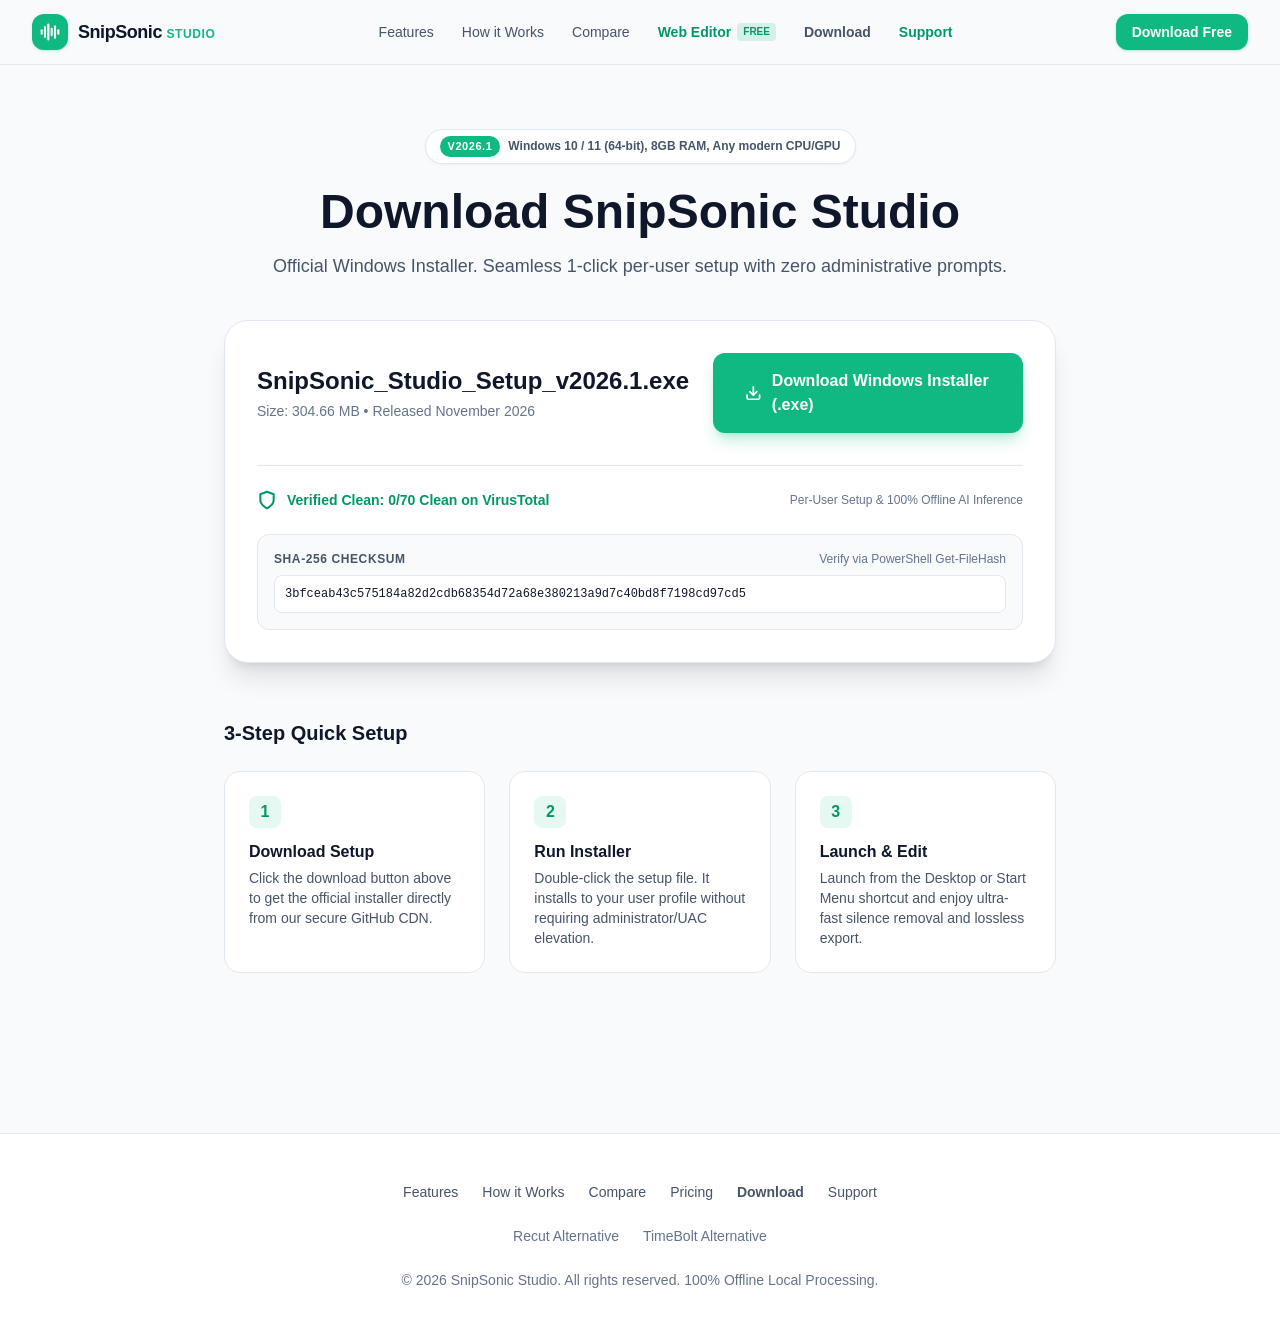
==== download/index.html @ 0e9c7cf3 "feat(editor): deploy SnipSonic Web Lite in-browser silence and filler remover" ====
<!DOCTYPE html><html lang="en"> <head><meta charset="UTF-8"><meta name="viewport" content="width=device-width, initial-scale=1.0"><link rel="icon" type="image/svg+xml" href="/favicon.svg"><meta name="generator" content="Astro v5.18.2"><title>Download SnipSonic Studio for Windows (v2026.1)</title><meta name="description" content="Next-Gen AI desktop jumpcut editor. 100% offline local processing, ultra-fast silence removal, and lossless export for creators."><meta property="og:title" content="Download SnipSonic Studio for Windows (v2026.1)"><meta property="og:description" content="Next-Gen AI desktop jumpcut editor. 100% offline local processing, ultra-fast silence removal, and lossless export for creators."><meta property="og:image" content="/assets/media/landing-preview.png"><meta property="og:type" content="website"><!-- Preload Real App Screenshot --><link rel="preload" as="image" href="/assets/media/real-app-frame.png"><link rel="stylesheet" href="/_astro/recut-alternative.CaQl3F6c.css"></head> <body class="min-h-screen bg-[var(--color-surface-base)] text-[var(--color-text-primary)] antialiased"> <!-- Header Navigation --> <header class="sticky top-0 z-50 w-full border-b border-[var(--color-border-subtle)] bg-[rgba(248,250,252,0.88)] backdrop-blur-md"> <div class="mx-auto flex h-16 max-w-7xl items-center justify-between px-4 sm:px-6 lg:px-8"> <!-- Logo --> <a href="/" class="flex items-center gap-2.5 transition hover:opacity-90"> <div class="flex h-9 w-9 items-center justify-center rounded-xl bg-[var(--color-accent-emerald)] shadow-sm shadow-emerald-500/20"> <svg class="h-5 w-5 text-white" viewBox="0 0 24 24" fill="none" stroke="currentColor" stroke-width="2.5" stroke-linecap="round" stroke-linejoin="round"> <path d="M2 10v4"></path> <path d="M6 6v12"></path> <path d="M10 3v18"></path> <path d="M14 8v8"></path> <path d="M18 5v14"></path> <path d="M22 10v4"></path> </svg> </div> <span class="text-lg font-bold tracking-tight text-[var(--color-text-primary)]">
SnipSonic <span class="text-xs font-semibold uppercase tracking-wider text-[var(--color-accent-emerald)]">Studio</span> </span> </a> <!-- Desktop Navigation Links --> <nav class="hidden md:flex items-center gap-7 text-sm font-medium text-[var(--color-text-secondary)]"> <a href="/#features" class="transition hover:text-[var(--color-text-primary)]">Features</a> <a href="/#how-it-works" class="transition hover:text-[var(--color-text-primary)]">How it Works</a> <a href="/#compare" class="transition hover:text-[var(--color-text-primary)]">Compare</a> <a href="/editor" class="flex items-center gap-1.5 text-emerald-600 font-bold transition hover:text-emerald-500"> <span>Web Editor</span> <span class="rounded bg-emerald-500/15 px-1.5 py-0.5 text-[10px] font-bold text-emerald-600">FREE</span> </a> <a href="/download" class="transition hover:text-emerald-600 font-semibold">Download</a> <a href="/support" class="transition hover:text-[var(--color-text-primary)] font-semibold text-emerald-600">Support</a> </nav> <!-- Right Side CTA --> <div class="flex items-center gap-3"> <!-- Download Free CTA --> <a href="/download" class="hidden sm:inline-flex items-center justify-center rounded-xl bg-[var(--color-accent-emerald)] px-4 py-2 text-sm font-semibold text-white shadow-sm shadow-emerald-500/25 transition hover:bg-[var(--color-accent-hover)] active:scale-98">
Download Free
</a> </div> </div> </header> <!-- Main Content --> <main>  <div class="mx-auto max-w-4xl px-4 py-16 sm:px-6 lg:px-8 text-center"> <!-- Version Header --> <div class="inline-flex items-center gap-2 rounded-full border border-[var(--color-border-subtle)] bg-[var(--color-surface-card)] px-3.5 py-1.5 shadow-xs mb-6"> <span class="rounded-full bg-[var(--color-accent-emerald)] px-2 py-0.5 text-[11px] font-bold text-white uppercase tracking-wider"> v2026.1 </span> <span class="text-xs font-semibold text-[var(--color-text-secondary)]">Windows 10 / 11 (64-bit), 8GB RAM, Any modern CPU/GPU</span> </div> <h1 class="text-4xl font-extrabold text-[var(--color-text-primary)] sm:text-5xl">
Download SnipSonic Studio
</h1> <p class="mt-4 text-lg text-[var(--color-text-secondary)]">
Official Windows Installer. Seamless 1-click per-user setup with zero administrative prompts.
</p> <!-- Download Card --> <div class="mt-10 rounded-3xl border border-[var(--color-border-subtle)] bg-[var(--color-surface-card)] p-8 shadow-xl text-left"> <div class="flex flex-col sm:flex-row sm:items-center justify-between gap-6 border-b border-[var(--color-border-subtle)] pb-8"> <div> <h2 class="text-2xl font-bold text-[var(--color-text-primary)]">SnipSonic_Studio_Setup_v2026.1.exe</h2> <p class="mt-1 text-sm text-[var(--color-text-muted)]">Size: 304.66 MB • Released November 2026</p> </div> <a href="https://github.com/snipsonic-studio/snipsonic-studio.github.io/releases/download/v2026.1/SnipSonic_Studio_Setup_v2026.1.exe" class="inline-flex items-center justify-center gap-2.5 rounded-xl bg-[var(--color-accent-emerald)] px-8 py-4 text-base font-bold text-white shadow-lg shadow-emerald-500/25 transition hover:bg-[var(--color-accent-hover)] active:scale-98"> <svg class="h-5 w-5" viewBox="0 0 24 24" fill="none" stroke="currentColor" stroke-width="2.5" stroke-linecap="round" stroke-linejoin="round"> <path d="M21 15v4a2 2 0 0 1-2 2H5a2 2 0 0 1-2-2v-4"></path> <polyline points="7 10 12 15 17 10"></polyline> <line x1="12" y1="15" x2="12" y2="3"></line> </svg>
Download Windows Installer (.exe)
</a> </div> <!-- Security Trust Verification --> <div class="mt-6 flex flex-col sm:flex-row sm:items-center justify-between gap-4"> <div class="flex items-center gap-2.5 text-sm font-semibold text-emerald-600"> <svg class="h-5 w-5" viewBox="0 0 24 24" fill="none" stroke="currentColor" stroke-width="2.5" stroke-linecap="round" stroke-linejoin="round"> <path d="M12 22s8-4 8-10V5l-8-3-8 3v7c0 6 8 10 8 10z"></path> </svg> <span>Verified Clean: 0/70 Clean on VirusTotal</span> </div> <span class="text-xs text-[var(--color-text-muted)]">Per-User Setup & 100% Offline AI Inference</span> </div> <!-- SHA256 Box --> <div class="mt-6 rounded-xl border border-[var(--color-border-subtle)] bg-[var(--color-surface-base)] p-4"> <div class="flex items-center justify-between mb-2"> <span class="text-xs font-bold text-[var(--color-text-secondary)] uppercase tracking-wider">SHA-256 Checksum</span> <span class="text-xs text-[var(--color-text-muted)]">Verify via PowerShell Get-FileHash</span> </div> <code class="block font-mono text-xs text-[var(--color-text-primary)] break-all select-all bg-white p-2.5 rounded-lg border border-[var(--color-border-subtle)]"> 3bfceab43c575184a82d2cdb68354d72a68e380213a9d7c40bd8f7198cd97cd5 </code> </div> </div> <!-- Quick Start 3 Steps --> <div class="mt-14 text-left"> <h3 class="text-xl font-bold text-[var(--color-text-primary)] mb-6">3-Step Quick Setup</h3> <div class="grid grid-cols-1 sm:grid-cols-3 gap-6"> <div class="rounded-2xl border border-[var(--color-border-subtle)] bg-[var(--color-surface-card)] p-6"> <div class="flex h-8 w-8 items-center justify-center rounded-lg bg-emerald-500/10 font-bold text-emerald-600 mb-3">1</div> <h4 class="font-bold text-[var(--color-text-primary)]">Download Setup</h4> <p class="mt-1 text-sm text-[var(--color-text-secondary)]">Click the download button above to get the official installer directly from our secure GitHub CDN.</p> </div> <div class="rounded-2xl border border-[var(--color-border-subtle)] bg-[var(--color-surface-card)] p-6"> <div class="flex h-8 w-8 items-center justify-center rounded-lg bg-emerald-500/10 font-bold text-emerald-600 mb-3">2</div> <h4 class="font-bold text-[var(--color-text-primary)]">Run Installer</h4> <p class="mt-1 text-sm text-[var(--color-text-secondary)]">Double-click the setup file. It installs to your user profile without requiring administrator/UAC elevation.</p> </div> <div class="rounded-2xl border border-[var(--color-border-subtle)] bg-[var(--color-surface-card)] p-6"> <div class="flex h-8 w-8 items-center justify-center rounded-lg bg-emerald-500/10 font-bold text-emerald-600 mb-3">3</div> <h4 class="font-bold text-[var(--color-text-primary)]">Launch & Edit</h4> <p class="mt-1 text-sm text-[var(--color-text-secondary)]">Launch from the Desktop or Start Menu shortcut and enjoy ultra-fast silence removal and lossless export.</p> </div> </div> </div> </div>  </main> <!-- Footer --> <footer class="mt-24 border-t border-[var(--color-border-subtle)] bg-[var(--color-surface-card)] py-12"> <div class="mx-auto max-w-7xl px-4 text-center sm:px-6 lg:px-8"> <div class="flex flex-wrap justify-center gap-6 text-sm font-medium text-[var(--color-text-secondary)] mb-6"> <a href="/#features" class="transition hover:text-[var(--color-text-primary)]">Features</a> <a href="/#how-it-works" class="transition hover:text-[var(--color-text-primary)]">How it Works</a> <a href="/#compare" class="transition hover:text-[var(--color-text-primary)]">Compare</a> <a href="/#pricing" class="transition hover:text-[var(--color-text-primary)]">Pricing</a> <a href="/download" class="transition hover:text-emerald-600 font-semibold">Download</a> <a href="/support" class="transition hover:text-[var(--color-text-primary)]">Support</a> </div> <div class="flex flex-wrap justify-center gap-6 text-sm font-medium text-[var(--color-text-muted)] mb-6"> <a href="/compare/recut-alternative" class="transition hover:text-[var(--color-text-primary)]">Recut Alternative</a> <a href="/compare/timebolt-alternative" class="transition hover:text-[var(--color-text-primary)]">TimeBolt Alternative</a> </div> <p class="text-sm text-[var(--color-text-muted)]">
© 2026 SnipSonic Studio. All rights reserved. 100% Offline Local Processing.
</p> </div> </footer> </body></html>
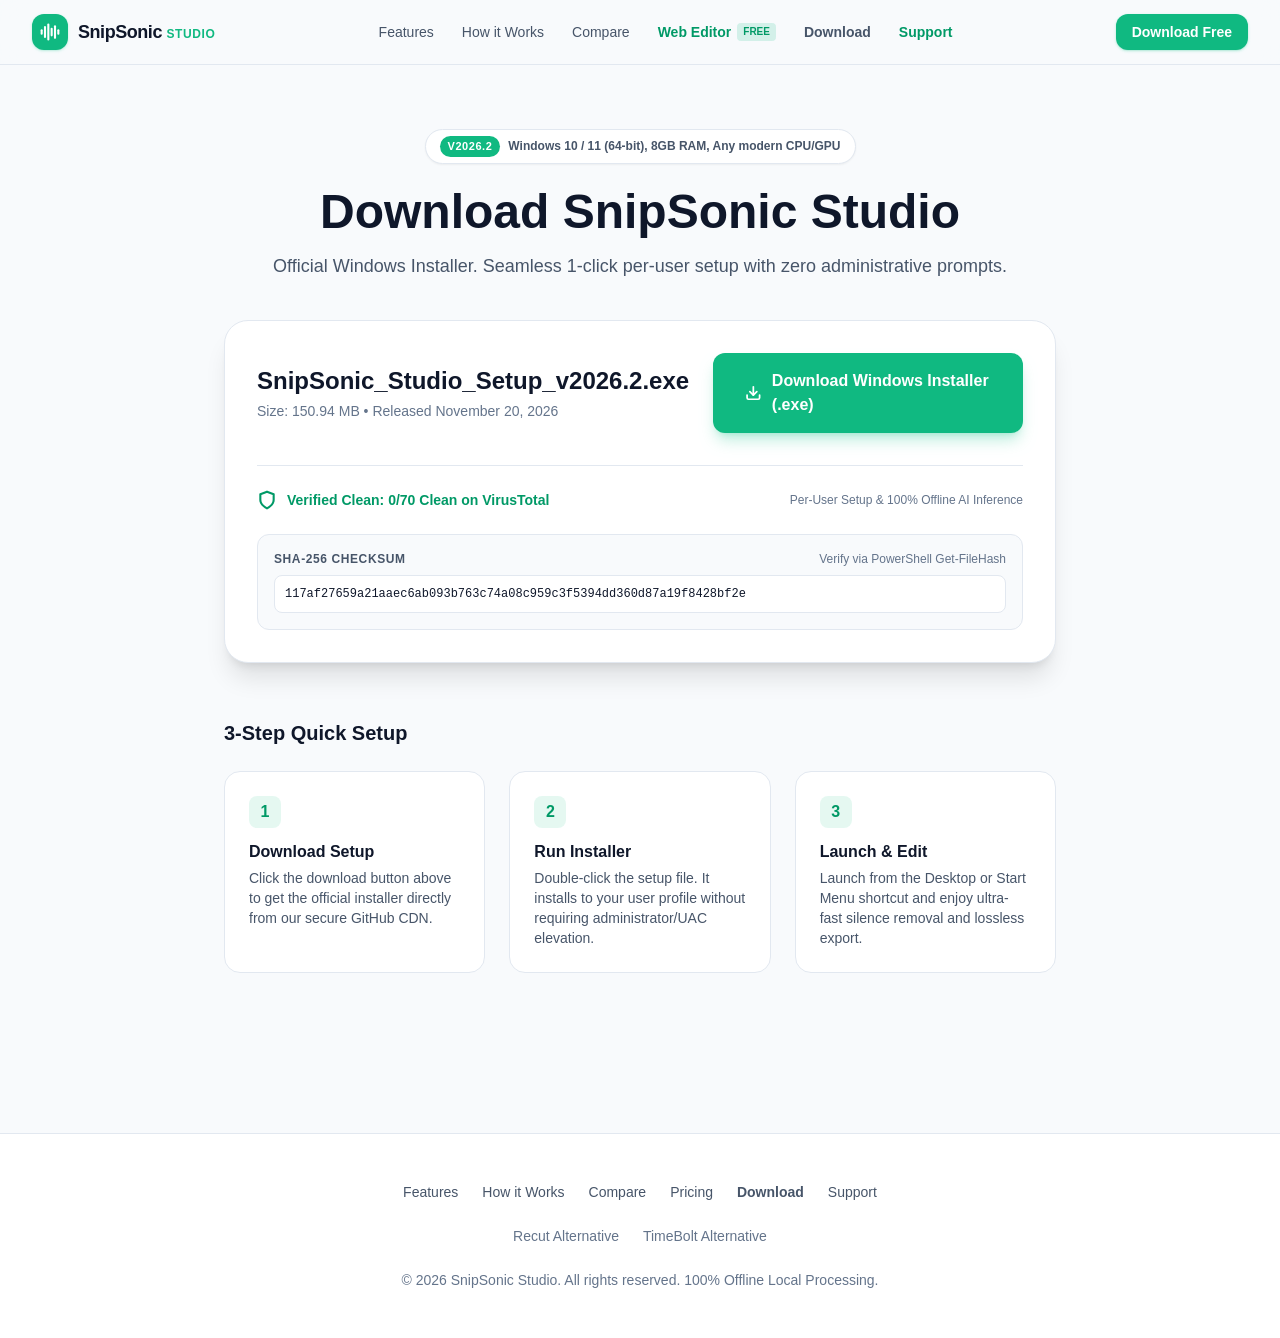
==== commit d2d1e3a2: "release(v2026.2): publish v2026.2 download portal (.exe) and OTA manifest (.zip)" ====
--- a/download/index.html
+++ b/download/index.html
@@ -1,12 +1,12 @@
-<!DOCTYPE html><html lang="en"> <head><meta charset="UTF-8"><meta name="viewport" content="width=device-width, initial-scale=1.0"><link rel="icon" type="image/svg+xml" href="/favicon.svg"><meta name="generator" content="Astro v5.18.2"><title>Download SnipSonic Studio for Windows (v2026.1)</title><meta name="description" content="Next-Gen AI desktop jumpcut editor. 100% offline local processing, ultra-fast silence removal, and lossless export for creators."><meta property="og:title" content="Download SnipSonic Studio for Windows (v2026.1)"><meta property="og:description" content="Next-Gen AI desktop jumpcut editor. 100% offline local processing, ultra-fast silence removal, and lossless export for creators."><meta property="og:image" content="/assets/media/landing-preview.png"><meta property="og:type" content="website"><!-- Preload Real App Screenshot --><link rel="preload" as="image" href="/assets/media/real-app-frame.png"><link rel="stylesheet" href="/_astro/recut-alternative.CaQl3F6c.css"></head> <body class="min-h-screen bg-[var(--color-surface-base)] text-[var(--color-text-primary)] antialiased"> <!-- Header Navigation --> <header class="sticky top-0 z-50 w-full border-b border-[var(--color-border-subtle)] bg-[rgba(248,250,252,0.88)] backdrop-blur-md"> <div class="mx-auto flex h-16 max-w-7xl items-center justify-between px-4 sm:px-6 lg:px-8"> <!-- Logo --> <a href="/" class="flex items-center gap-2.5 transition hover:opacity-90"> <div class="flex h-9 w-9 items-center justify-center rounded-xl bg-[var(--color-accent-emerald)] shadow-sm shadow-emerald-500/20"> <svg class="h-5 w-5 text-white" viewBox="0 0 24 24" fill="none" stroke="currentColor" stroke-width="2.5" stroke-linecap="round" stroke-linejoin="round"> <path d="M2 10v4"></path> <path d="M6 6v12"></path> <path d="M10 3v18"></path> <path d="M14 8v8"></path> <path d="M18 5v14"></path> <path d="M22 10v4"></path> </svg> </div> <span class="text-lg font-bold tracking-tight text-[var(--color-text-primary)]">
+<!DOCTYPE html><html lang="en"> <head><meta charset="UTF-8"><meta name="viewport" content="width=device-width, initial-scale=1.0"><link rel="icon" type="image/svg+xml" href="/favicon.svg"><meta name="generator" content="Astro v5.18.2"><title>Download SnipSonic Studio for Windows (v2026.2)</title><meta name="description" content="Next-Gen AI desktop jumpcut editor. 100% offline local processing, ultra-fast silence removal, and lossless export for creators."><link rel="canonical" href="http://localhost:4321/download/"><!-- OpenGraph Social Meta --><meta property="og:title" content="Download SnipSonic Studio for Windows (v2026.2)"><meta property="og:description" content="Next-Gen AI desktop jumpcut editor. 100% offline local processing, ultra-fast silence removal, and lossless export for creators."><meta property="og:image" content="/assets/media/landing-preview.png"><meta property="og:type" content="website"><meta property="og:url" content="http://localhost:4321/download/"><!-- Twitter Cards --><meta name="twitter:card" content="summary_large_image"><meta name="twitter:title" content="Download SnipSonic Studio for Windows (v2026.2)"><meta name="twitter:description" content="Next-Gen AI desktop jumpcut editor. 100% offline local processing, ultra-fast silence removal, and lossless export for creators."><meta name="twitter:image" content="/assets/media/landing-preview.png"><!-- Structured Data JSON-LD for Google & AI Engines --><script type="application/ld+json">{"@context":"https://schema.org","@graph":[{"@type":"BreadcrumbList","@id":"http://localhost:4321/download/#breadcrumb","itemListElement":[{"@type":"ListItem","position":1,"name":"SnipSonic Studio","item":"https://snipsonic-studio.github.io/"},{"@type":"ListItem","position":2,"name":"Download SnipSonic Studio for Windows (v2026.2)","item":"http://localhost:4321/download/"}]},{"@type":"SoftwareApplication","name":"SnipSonic Studio","applicationCategory":"MultimediaApplication","operatingSystem":"Web, Windows 10, Windows 11","description":"Next-Gen AI desktop jumpcut editor. 100% offline local processing, ultra-fast silence removal, and lossless export for creators.","offers":[{"@type":"Offer","name":"SnipSonic Web Lite","price":"0","priceCurrency":"USD","availability":"https://schema.org/InStock"},{"@type":"Offer","name":"SnipSonic Studio Desktop Lifetime","price":"29","priceCurrency":"USD","availability":"https://schema.org/InStock"}]}]}</script><!-- Preload Real App Screenshot --><link rel="preload" as="image" href="/assets/media/real-app-frame.png"><link rel="stylesheet" href="/_astro/recut-alternative.BLiYkuuV.css"></head> <body class="min-h-screen bg-[var(--color-surface-base)] text-[var(--color-text-primary)] antialiased"> <!-- Header Navigation --> <header class="sticky top-0 z-50 w-full border-b border-[var(--color-border-subtle)] bg-[rgba(248,250,252,0.88)] backdrop-blur-md"> <div class="mx-auto flex h-16 max-w-7xl items-center justify-between px-4 sm:px-6 lg:px-8"> <!-- Logo --> <a href="/" class="flex items-center gap-2.5 transition hover:opacity-90"> <div class="flex h-9 w-9 items-center justify-center rounded-xl bg-[var(--color-accent-emerald)] shadow-sm shadow-emerald-500/20"> <svg class="h-5 w-5 text-white" viewBox="0 0 24 24" fill="none" stroke="currentColor" stroke-width="2.5" stroke-linecap="round" stroke-linejoin="round"> <path d="M2 10v4"></path> <path d="M6 6v12"></path> <path d="M10 3v18"></path> <path d="M14 8v8"></path> <path d="M18 5v14"></path> <path d="M22 10v4"></path> </svg> </div> <span class="text-lg font-bold tracking-tight text-[var(--color-text-primary)]">
 SnipSonic <span class="text-xs font-semibold uppercase tracking-wider text-[var(--color-accent-emerald)]">Studio</span> </span> </a> <!-- Desktop Navigation Links --> <nav class="hidden md:flex items-center gap-7 text-sm font-medium text-[var(--color-text-secondary)]"> <a href="/#features" class="transition hover:text-[var(--color-text-primary)]">Features</a> <a href="/#how-it-works" class="transition hover:text-[var(--color-text-primary)]">How it Works</a> <a href="/#compare" class="transition hover:text-[var(--color-text-primary)]">Compare</a> <a href="/editor" class="flex items-center gap-1.5 text-emerald-600 font-bold transition hover:text-emerald-500"> <span>Web Editor</span> <span class="rounded bg-emerald-500/15 px-1.5 py-0.5 text-[10px] font-bold text-emerald-600">FREE</span> </a> <a href="/download" class="transition hover:text-emerald-600 font-semibold">Download</a> <a href="/support" class="transition hover:text-[var(--color-text-primary)] font-semibold text-emerald-600">Support</a> </nav> <!-- Right Side CTA --> <div class="flex items-center gap-3"> <!-- Download Free CTA --> <a href="/download" class="hidden sm:inline-flex items-center justify-center rounded-xl bg-[var(--color-accent-emerald)] px-4 py-2 text-sm font-semibold text-white shadow-sm shadow-emerald-500/25 transition hover:bg-[var(--color-accent-hover)] active:scale-98">
 Download Free
-</a> </div> </div> </header> <!-- Main Content --> <main>  <div class="mx-auto max-w-4xl px-4 py-16 sm:px-6 lg:px-8 text-center"> <!-- Version Header --> <div class="inline-flex items-center gap-2 rounded-full border border-[var(--color-border-subtle)] bg-[var(--color-surface-card)] px-3.5 py-1.5 shadow-xs mb-6"> <span class="rounded-full bg-[var(--color-accent-emerald)] px-2 py-0.5 text-[11px] font-bold text-white uppercase tracking-wider"> v2026.1 </span> <span class="text-xs font-semibold text-[var(--color-text-secondary)]">Windows 10 / 11 (64-bit), 8GB RAM, Any modern CPU/GPU</span> </div> <h1 class="text-4xl font-extrabold text-[var(--color-text-primary)] sm:text-5xl">
+</a> </div> </div> </header> <!-- Main Content --> <main>  <div class="mx-auto max-w-4xl px-4 py-16 sm:px-6 lg:px-8 text-center"> <!-- Version Header --> <div class="inline-flex items-center gap-2 rounded-full border border-[var(--color-border-subtle)] bg-[var(--color-surface-card)] px-3.5 py-1.5 shadow-xs mb-6"> <span class="rounded-full bg-[var(--color-accent-emerald)] px-2 py-0.5 text-[11px] font-bold text-white uppercase tracking-wider"> v2026.2 </span> <span class="text-xs font-semibold text-[var(--color-text-secondary)]">Windows 10 / 11 (64-bit), 8GB RAM, Any modern CPU/GPU</span> </div> <h1 class="text-4xl font-extrabold text-[var(--color-text-primary)] sm:text-5xl">
 Download SnipSonic Studio
 </h1> <p class="mt-4 text-lg text-[var(--color-text-secondary)]">
 Official Windows Installer. Seamless 1-click per-user setup with zero administrative prompts.
-</p> <!-- Download Card --> <div class="mt-10 rounded-3xl border border-[var(--color-border-subtle)] bg-[var(--color-surface-card)] p-8 shadow-xl text-left"> <div class="flex flex-col sm:flex-row sm:items-center justify-between gap-6 border-b border-[var(--color-border-subtle)] pb-8"> <div> <h2 class="text-2xl font-bold text-[var(--color-text-primary)]">SnipSonic_Studio_Setup_v2026.1.exe</h2> <p class="mt-1 text-sm text-[var(--color-text-muted)]">Size: 304.66 MB • Released November 2026</p> </div> <a href="https://github.com/snipsonic-studio/snipsonic-studio.github.io/releases/download/v2026.1/SnipSonic_Studio_Setup_v2026.1.exe" class="inline-flex items-center justify-center gap-2.5 rounded-xl bg-[var(--color-accent-emerald)] px-8 py-4 text-base font-bold text-white shadow-lg shadow-emerald-500/25 transition hover:bg-[var(--color-accent-hover)] active:scale-98"> <svg class="h-5 w-5" viewBox="0 0 24 24" fill="none" stroke="currentColor" stroke-width="2.5" stroke-linecap="round" stroke-linejoin="round"> <path d="M21 15v4a2 2 0 0 1-2 2H5a2 2 0 0 1-2-2v-4"></path> <polyline points="7 10 12 15 17 10"></polyline> <line x1="12" y1="15" x2="12" y2="3"></line> </svg>
+</p> <!-- Download Card --> <div class="mt-10 rounded-3xl border border-[var(--color-border-subtle)] bg-[var(--color-surface-card)] p-8 shadow-xl text-left"> <div class="flex flex-col sm:flex-row sm:items-center justify-between gap-6 border-b border-[var(--color-border-subtle)] pb-8"> <div> <h2 class="text-2xl font-bold text-[var(--color-text-primary)]">SnipSonic_Studio_Setup_v2026.2.exe</h2> <p class="mt-1 text-sm text-[var(--color-text-muted)]">Size: 150.94 MB • Released November 20, 2026</p> </div> <a href="https://github.com/snipsonic-studio/snipsonic-studio.github.io/releases/download/v2026.2/SnipSonic_Studio_Setup_v2026.2.exe" class="inline-flex items-center justify-center gap-2.5 rounded-xl bg-[var(--color-accent-emerald)] px-8 py-4 text-base font-bold text-white shadow-lg shadow-emerald-500/25 transition hover:bg-[var(--color-accent-hover)] active:scale-98"> <svg class="h-5 w-5" viewBox="0 0 24 24" fill="none" stroke="currentColor" stroke-width="2.5" stroke-linecap="round" stroke-linejoin="round"> <path d="M21 15v4a2 2 0 0 1-2 2H5a2 2 0 0 1-2-2v-4"></path> <polyline points="7 10 12 15 17 10"></polyline> <line x1="12" y1="15" x2="12" y2="3"></line> </svg>
 Download Windows Installer (.exe)
-</a> </div> <!-- Security Trust Verification --> <div class="mt-6 flex flex-col sm:flex-row sm:items-center justify-between gap-4"> <div class="flex items-center gap-2.5 text-sm font-semibold text-emerald-600"> <svg class="h-5 w-5" viewBox="0 0 24 24" fill="none" stroke="currentColor" stroke-width="2.5" stroke-linecap="round" stroke-linejoin="round"> <path d="M12 22s8-4 8-10V5l-8-3-8 3v7c0 6 8 10 8 10z"></path> </svg> <span>Verified Clean: 0/70 Clean on VirusTotal</span> </div> <span class="text-xs text-[var(--color-text-muted)]">Per-User Setup & 100% Offline AI Inference</span> </div> <!-- SHA256 Box --> <div class="mt-6 rounded-xl border border-[var(--color-border-subtle)] bg-[var(--color-surface-base)] p-4"> <div class="flex items-center justify-between mb-2"> <span class="text-xs font-bold text-[var(--color-text-secondary)] uppercase tracking-wider">SHA-256 Checksum</span> <span class="text-xs text-[var(--color-text-muted)]">Verify via PowerShell Get-FileHash</span> </div> <code class="block font-mono text-xs text-[var(--color-text-primary)] break-all select-all bg-white p-2.5 rounded-lg border border-[var(--color-border-subtle)]"> 3bfceab43c575184a82d2cdb68354d72a68e380213a9d7c40bd8f7198cd97cd5 </code> </div> </div> <!-- Quick Start 3 Steps --> <div class="mt-14 text-left"> <h3 class="text-xl font-bold text-[var(--color-text-primary)] mb-6">3-Step Quick Setup</h3> <div class="grid grid-cols-1 sm:grid-cols-3 gap-6"> <div class="rounded-2xl border border-[var(--color-border-subtle)] bg-[var(--color-surface-card)] p-6"> <div class="flex h-8 w-8 items-center justify-center rounded-lg bg-emerald-500/10 font-bold text-emerald-600 mb-3">1</div> <h4 class="font-bold text-[var(--color-text-primary)]">Download Setup</h4> <p class="mt-1 text-sm text-[var(--color-text-secondary)]">Click the download button above to get the official installer directly from our secure GitHub CDN.</p> </div> <div class="rounded-2xl border border-[var(--color-border-subtle)] bg-[var(--color-surface-card)] p-6"> <div class="flex h-8 w-8 items-center justify-center rounded-lg bg-emerald-500/10 font-bold text-emerald-600 mb-3">2</div> <h4 class="font-bold text-[var(--color-text-primary)]">Run Installer</h4> <p class="mt-1 text-sm text-[var(--color-text-secondary)]">Double-click the setup file. It installs to your user profile without requiring administrator/UAC elevation.</p> </div> <div class="rounded-2xl border border-[var(--color-border-subtle)] bg-[var(--color-surface-card)] p-6"> <div class="flex h-8 w-8 items-center justify-center rounded-lg bg-emerald-500/10 font-bold text-emerald-600 mb-3">3</div> <h4 class="font-bold text-[var(--color-text-primary)]">Launch & Edit</h4> <p class="mt-1 text-sm text-[var(--color-text-secondary)]">Launch from the Desktop or Start Menu shortcut and enjoy ultra-fast silence removal and lossless export.</p> </div> </div> </div> </div>  </main> <!-- Footer --> <footer class="mt-24 border-t border-[var(--color-border-subtle)] bg-[var(--color-surface-card)] py-12"> <div class="mx-auto max-w-7xl px-4 text-center sm:px-6 lg:px-8"> <div class="flex flex-wrap justify-center gap-6 text-sm font-medium text-[var(--color-text-secondary)] mb-6"> <a href="/#features" class="transition hover:text-[var(--color-text-primary)]">Features</a> <a href="/#how-it-works" class="transition hover:text-[var(--color-text-primary)]">How it Works</a> <a href="/#compare" class="transition hover:text-[var(--color-text-primary)]">Compare</a> <a href="/#pricing" class="transition hover:text-[var(--color-text-primary)]">Pricing</a> <a href="/download" class="transition hover:text-emerald-600 font-semibold">Download</a> <a href="/support" class="transition hover:text-[var(--color-text-primary)]">Support</a> </div> <div class="flex flex-wrap justify-center gap-6 text-sm font-medium text-[var(--color-text-muted)] mb-6"> <a href="/compare/recut-alternative" class="transition hover:text-[var(--color-text-primary)]">Recut Alternative</a> <a href="/compare/timebolt-alternative" class="transition hover:text-[var(--color-text-primary)]">TimeBolt Alternative</a> </div> <p class="text-sm text-[var(--color-text-muted)]">
+</a> </div> <!-- Security Trust Verification --> <div class="mt-6 flex flex-col sm:flex-row sm:items-center justify-between gap-4"> <div class="flex items-center gap-2.5 text-sm font-semibold text-emerald-600"> <svg class="h-5 w-5" viewBox="0 0 24 24" fill="none" stroke="currentColor" stroke-width="2.5" stroke-linecap="round" stroke-linejoin="round"> <path d="M12 22s8-4 8-10V5l-8-3-8 3v7c0 6 8 10 8 10z"></path> </svg> <span>Verified Clean: 0/70 Clean on VirusTotal</span> </div> <span class="text-xs text-[var(--color-text-muted)]">Per-User Setup & 100% Offline AI Inference</span> </div> <!-- SHA256 Box --> <div class="mt-6 rounded-xl border border-[var(--color-border-subtle)] bg-[var(--color-surface-base)] p-4"> <div class="flex items-center justify-between mb-2"> <span class="text-xs font-bold text-[var(--color-text-secondary)] uppercase tracking-wider">SHA-256 Checksum</span> <span class="text-xs text-[var(--color-text-muted)]">Verify via PowerShell Get-FileHash</span> </div> <code class="block font-mono text-xs text-[var(--color-text-primary)] break-all select-all bg-white p-2.5 rounded-lg border border-[var(--color-border-subtle)]"> 117af27659a21aaec6ab093b763c74a08c959c3f5394dd360d87a19f8428bf2e </code> </div> </div> <!-- Quick Start 3 Steps --> <div class="mt-14 text-left"> <h3 class="text-xl font-bold text-[var(--color-text-primary)] mb-6">3-Step Quick Setup</h3> <div class="grid grid-cols-1 sm:grid-cols-3 gap-6"> <div class="rounded-2xl border border-[var(--color-border-subtle)] bg-[var(--color-surface-card)] p-6"> <div class="flex h-8 w-8 items-center justify-center rounded-lg bg-emerald-500/10 font-bold text-emerald-600 mb-3">1</div> <h4 class="font-bold text-[var(--color-text-primary)]">Download Setup</h4> <p class="mt-1 text-sm text-[var(--color-text-secondary)]">Click the download button above to get the official installer directly from our secure GitHub CDN.</p> </div> <div class="rounded-2xl border border-[var(--color-border-subtle)] bg-[var(--color-surface-card)] p-6"> <div class="flex h-8 w-8 items-center justify-center rounded-lg bg-emerald-500/10 font-bold text-emerald-600 mb-3">2</div> <h4 class="font-bold text-[var(--color-text-primary)]">Run Installer</h4> <p class="mt-1 text-sm text-[var(--color-text-secondary)]">Double-click the setup file. It installs to your user profile without requiring administrator/UAC elevation.</p> </div> <div class="rounded-2xl border border-[var(--color-border-subtle)] bg-[var(--color-surface-card)] p-6"> <div class="flex h-8 w-8 items-center justify-center rounded-lg bg-emerald-500/10 font-bold text-emerald-600 mb-3">3</div> <h4 class="font-bold text-[var(--color-text-primary)]">Launch & Edit</h4> <p class="mt-1 text-sm text-[var(--color-text-secondary)]">Launch from the Desktop or Start Menu shortcut and enjoy ultra-fast silence removal and lossless export.</p> </div> </div> </div> </div>  </main> <!-- Footer --> <footer class="mt-24 border-t border-[var(--color-border-subtle)] bg-[var(--color-surface-card)] py-12"> <div class="mx-auto max-w-7xl px-4 text-center sm:px-6 lg:px-8"> <div class="flex flex-wrap justify-center gap-6 text-sm font-medium text-[var(--color-text-secondary)] mb-6"> <a href="/#features" class="transition hover:text-[var(--color-text-primary)]">Features</a> <a href="/#how-it-works" class="transition hover:text-[var(--color-text-primary)]">How it Works</a> <a href="/#compare" class="transition hover:text-[var(--color-text-primary)]">Compare</a> <a href="/#pricing" class="transition hover:text-[var(--color-text-primary)]">Pricing</a> <a href="/download" class="transition hover:text-emerald-600 font-semibold">Download</a> <a href="/support" class="transition hover:text-[var(--color-text-primary)]">Support</a> </div> <div class="flex flex-wrap justify-center gap-6 text-sm font-medium text-[var(--color-text-muted)] mb-6"> <a href="/compare/recut-alternative" class="transition hover:text-[var(--color-text-primary)]">Recut Alternative</a> <a href="/compare/timebolt-alternative" class="transition hover:text-[var(--color-text-primary)]">TimeBolt Alternative</a> </div> <p class="text-sm text-[var(--color-text-muted)]">
 © 2026 SnipSonic Studio. All rights reserved. 100% Offline Local Processing.
 </p> </div> </footer> </body></html>
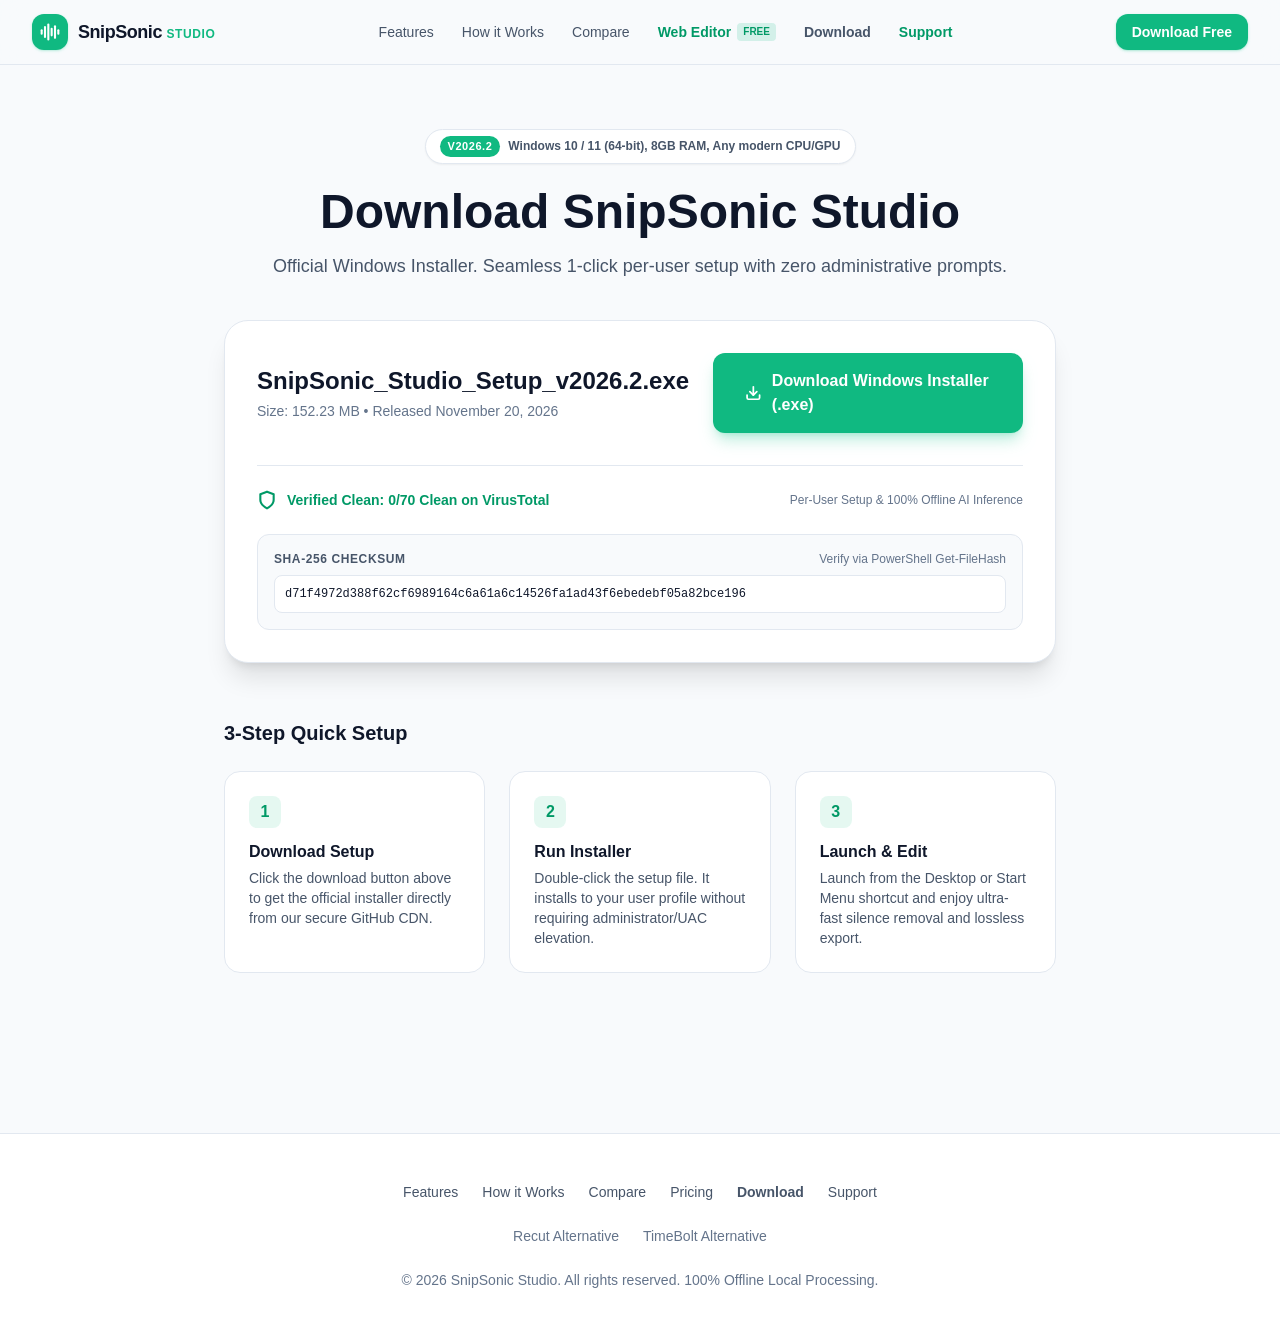
==== commit 71225a6a: "chore(release): update v2026.2 checksums and file sizes after packaging hotfix" ====
--- a/download/index.html
+++ b/download/index.html
@@ -5,8 +5,8 @@
 Download SnipSonic Studio
 </h1> <p class="mt-4 text-lg text-[var(--color-text-secondary)]">
 Official Windows Installer. Seamless 1-click per-user setup with zero administrative prompts.
-</p> <!-- Download Card --> <div class="mt-10 rounded-3xl border border-[var(--color-border-subtle)] bg-[var(--color-surface-card)] p-8 shadow-xl text-left"> <div class="flex flex-col sm:flex-row sm:items-center justify-between gap-6 border-b border-[var(--color-border-subtle)] pb-8"> <div> <h2 class="text-2xl font-bold text-[var(--color-text-primary)]">SnipSonic_Studio_Setup_v2026.2.exe</h2> <p class="mt-1 text-sm text-[var(--color-text-muted)]">Size: 150.94 MB • Released November 20, 2026</p> </div> <a href="https://github.com/snipsonic-studio/snipsonic-studio.github.io/releases/download/v2026.2/SnipSonic_Studio_Setup_v2026.2.exe" class="inline-flex items-center justify-center gap-2.5 rounded-xl bg-[var(--color-accent-emerald)] px-8 py-4 text-base font-bold text-white shadow-lg shadow-emerald-500/25 transition hover:bg-[var(--color-accent-hover)] active:scale-98"> <svg class="h-5 w-5" viewBox="0 0 24 24" fill="none" stroke="currentColor" stroke-width="2.5" stroke-linecap="round" stroke-linejoin="round"> <path d="M21 15v4a2 2 0 0 1-2 2H5a2 2 0 0 1-2-2v-4"></path> <polyline points="7 10 12 15 17 10"></polyline> <line x1="12" y1="15" x2="12" y2="3"></line> </svg>
+</p> <!-- Download Card --> <div class="mt-10 rounded-3xl border border-[var(--color-border-subtle)] bg-[var(--color-surface-card)] p-8 shadow-xl text-left"> <div class="flex flex-col sm:flex-row sm:items-center justify-between gap-6 border-b border-[var(--color-border-subtle)] pb-8"> <div> <h2 class="text-2xl font-bold text-[var(--color-text-primary)]">SnipSonic_Studio_Setup_v2026.2.exe</h2> <p class="mt-1 text-sm text-[var(--color-text-muted)]">Size: 152.23 MB • Released November 20, 2026</p> </div> <a href="https://github.com/snipsonic-studio/snipsonic-studio.github.io/releases/download/v2026.2/SnipSonic_Studio_Setup_v2026.2.exe" class="inline-flex items-center justify-center gap-2.5 rounded-xl bg-[var(--color-accent-emerald)] px-8 py-4 text-base font-bold text-white shadow-lg shadow-emerald-500/25 transition hover:bg-[var(--color-accent-hover)] active:scale-98"> <svg class="h-5 w-5" viewBox="0 0 24 24" fill="none" stroke="currentColor" stroke-width="2.5" stroke-linecap="round" stroke-linejoin="round"> <path d="M21 15v4a2 2 0 0 1-2 2H5a2 2 0 0 1-2-2v-4"></path> <polyline points="7 10 12 15 17 10"></polyline> <line x1="12" y1="15" x2="12" y2="3"></line> </svg>
 Download Windows Installer (.exe)
-</a> </div> <!-- Security Trust Verification --> <div class="mt-6 flex flex-col sm:flex-row sm:items-center justify-between gap-4"> <div class="flex items-center gap-2.5 text-sm font-semibold text-emerald-600"> <svg class="h-5 w-5" viewBox="0 0 24 24" fill="none" stroke="currentColor" stroke-width="2.5" stroke-linecap="round" stroke-linejoin="round"> <path d="M12 22s8-4 8-10V5l-8-3-8 3v7c0 6 8 10 8 10z"></path> </svg> <span>Verified Clean: 0/70 Clean on VirusTotal</span> </div> <span class="text-xs text-[var(--color-text-muted)]">Per-User Setup & 100% Offline AI Inference</span> </div> <!-- SHA256 Box --> <div class="mt-6 rounded-xl border border-[var(--color-border-subtle)] bg-[var(--color-surface-base)] p-4"> <div class="flex items-center justify-between mb-2"> <span class="text-xs font-bold text-[var(--color-text-secondary)] uppercase tracking-wider">SHA-256 Checksum</span> <span class="text-xs text-[var(--color-text-muted)]">Verify via PowerShell Get-FileHash</span> </div> <code class="block font-mono text-xs text-[var(--color-text-primary)] break-all select-all bg-white p-2.5 rounded-lg border border-[var(--color-border-subtle)]"> 117af27659a21aaec6ab093b763c74a08c959c3f5394dd360d87a19f8428bf2e </code> </div> </div> <!-- Quick Start 3 Steps --> <div class="mt-14 text-left"> <h3 class="text-xl font-bold text-[var(--color-text-primary)] mb-6">3-Step Quick Setup</h3> <div class="grid grid-cols-1 sm:grid-cols-3 gap-6"> <div class="rounded-2xl border border-[var(--color-border-subtle)] bg-[var(--color-surface-card)] p-6"> <div class="flex h-8 w-8 items-center justify-center rounded-lg bg-emerald-500/10 font-bold text-emerald-600 mb-3">1</div> <h4 class="font-bold text-[var(--color-text-primary)]">Download Setup</h4> <p class="mt-1 text-sm text-[var(--color-text-secondary)]">Click the download button above to get the official installer directly from our secure GitHub CDN.</p> </div> <div class="rounded-2xl border border-[var(--color-border-subtle)] bg-[var(--color-surface-card)] p-6"> <div class="flex h-8 w-8 items-center justify-center rounded-lg bg-emerald-500/10 font-bold text-emerald-600 mb-3">2</div> <h4 class="font-bold text-[var(--color-text-primary)]">Run Installer</h4> <p class="mt-1 text-sm text-[var(--color-text-secondary)]">Double-click the setup file. It installs to your user profile without requiring administrator/UAC elevation.</p> </div> <div class="rounded-2xl border border-[var(--color-border-subtle)] bg-[var(--color-surface-card)] p-6"> <div class="flex h-8 w-8 items-center justify-center rounded-lg bg-emerald-500/10 font-bold text-emerald-600 mb-3">3</div> <h4 class="font-bold text-[var(--color-text-primary)]">Launch & Edit</h4> <p class="mt-1 text-sm text-[var(--color-text-secondary)]">Launch from the Desktop or Start Menu shortcut and enjoy ultra-fast silence removal and lossless export.</p> </div> </div> </div> </div>  </main> <!-- Footer --> <footer class="mt-24 border-t border-[var(--color-border-subtle)] bg-[var(--color-surface-card)] py-12"> <div class="mx-auto max-w-7xl px-4 text-center sm:px-6 lg:px-8"> <div class="flex flex-wrap justify-center gap-6 text-sm font-medium text-[var(--color-text-secondary)] mb-6"> <a href="/#features" class="transition hover:text-[var(--color-text-primary)]">Features</a> <a href="/#how-it-works" class="transition hover:text-[var(--color-text-primary)]">How it Works</a> <a href="/#compare" class="transition hover:text-[var(--color-text-primary)]">Compare</a> <a href="/#pricing" class="transition hover:text-[var(--color-text-primary)]">Pricing</a> <a href="/download" class="transition hover:text-emerald-600 font-semibold">Download</a> <a href="/support" class="transition hover:text-[var(--color-text-primary)]">Support</a> </div> <div class="flex flex-wrap justify-center gap-6 text-sm font-medium text-[var(--color-text-muted)] mb-6"> <a href="/compare/recut-alternative" class="transition hover:text-[var(--color-text-primary)]">Recut Alternative</a> <a href="/compare/timebolt-alternative" class="transition hover:text-[var(--color-text-primary)]">TimeBolt Alternative</a> </div> <p class="text-sm text-[var(--color-text-muted)]">
+</a> </div> <!-- Security Trust Verification --> <div class="mt-6 flex flex-col sm:flex-row sm:items-center justify-between gap-4"> <div class="flex items-center gap-2.5 text-sm font-semibold text-emerald-600"> <svg class="h-5 w-5" viewBox="0 0 24 24" fill="none" stroke="currentColor" stroke-width="2.5" stroke-linecap="round" stroke-linejoin="round"> <path d="M12 22s8-4 8-10V5l-8-3-8 3v7c0 6 8 10 8 10z"></path> </svg> <span>Verified Clean: 0/70 Clean on VirusTotal</span> </div> <span class="text-xs text-[var(--color-text-muted)]">Per-User Setup & 100% Offline AI Inference</span> </div> <!-- SHA256 Box --> <div class="mt-6 rounded-xl border border-[var(--color-border-subtle)] bg-[var(--color-surface-base)] p-4"> <div class="flex items-center justify-between mb-2"> <span class="text-xs font-bold text-[var(--color-text-secondary)] uppercase tracking-wider">SHA-256 Checksum</span> <span class="text-xs text-[var(--color-text-muted)]">Verify via PowerShell Get-FileHash</span> </div> <code class="block font-mono text-xs text-[var(--color-text-primary)] break-all select-all bg-white p-2.5 rounded-lg border border-[var(--color-border-subtle)]"> d71f4972d388f62cf6989164c6a61a6c14526fa1ad43f6ebedebf05a82bce196 </code> </div> </div> <!-- Quick Start 3 Steps --> <div class="mt-14 text-left"> <h3 class="text-xl font-bold text-[var(--color-text-primary)] mb-6">3-Step Quick Setup</h3> <div class="grid grid-cols-1 sm:grid-cols-3 gap-6"> <div class="rounded-2xl border border-[var(--color-border-subtle)] bg-[var(--color-surface-card)] p-6"> <div class="flex h-8 w-8 items-center justify-center rounded-lg bg-emerald-500/10 font-bold text-emerald-600 mb-3">1</div> <h4 class="font-bold text-[var(--color-text-primary)]">Download Setup</h4> <p class="mt-1 text-sm text-[var(--color-text-secondary)]">Click the download button above to get the official installer directly from our secure GitHub CDN.</p> </div> <div class="rounded-2xl border border-[var(--color-border-subtle)] bg-[var(--color-surface-card)] p-6"> <div class="flex h-8 w-8 items-center justify-center rounded-lg bg-emerald-500/10 font-bold text-emerald-600 mb-3">2</div> <h4 class="font-bold text-[var(--color-text-primary)]">Run Installer</h4> <p class="mt-1 text-sm text-[var(--color-text-secondary)]">Double-click the setup file. It installs to your user profile without requiring administrator/UAC elevation.</p> </div> <div class="rounded-2xl border border-[var(--color-border-subtle)] bg-[var(--color-surface-card)] p-6"> <div class="flex h-8 w-8 items-center justify-center rounded-lg bg-emerald-500/10 font-bold text-emerald-600 mb-3">3</div> <h4 class="font-bold text-[var(--color-text-primary)]">Launch & Edit</h4> <p class="mt-1 text-sm text-[var(--color-text-secondary)]">Launch from the Desktop or Start Menu shortcut and enjoy ultra-fast silence removal and lossless export.</p> </div> </div> </div> </div>  </main> <!-- Footer --> <footer class="mt-24 border-t border-[var(--color-border-subtle)] bg-[var(--color-surface-card)] py-12"> <div class="mx-auto max-w-7xl px-4 text-center sm:px-6 lg:px-8"> <div class="flex flex-wrap justify-center gap-6 text-sm font-medium text-[var(--color-text-secondary)] mb-6"> <a href="/#features" class="transition hover:text-[var(--color-text-primary)]">Features</a> <a href="/#how-it-works" class="transition hover:text-[var(--color-text-primary)]">How it Works</a> <a href="/#compare" class="transition hover:text-[var(--color-text-primary)]">Compare</a> <a href="/#pricing" class="transition hover:text-[var(--color-text-primary)]">Pricing</a> <a href="/download" class="transition hover:text-emerald-600 font-semibold">Download</a> <a href="/support" class="transition hover:text-[var(--color-text-primary)]">Support</a> </div> <div class="flex flex-wrap justify-center gap-6 text-sm font-medium text-[var(--color-text-muted)] mb-6"> <a href="/compare/recut-alternative" class="transition hover:text-[var(--color-text-primary)]">Recut Alternative</a> <a href="/compare/timebolt-alternative" class="transition hover:text-[var(--color-text-primary)]">TimeBolt Alternative</a> </div> <p class="text-sm text-[var(--color-text-muted)]">
 © 2026 SnipSonic Studio. All rights reserved. 100% Offline Local Processing.
 </p> </div> </footer> </body></html>
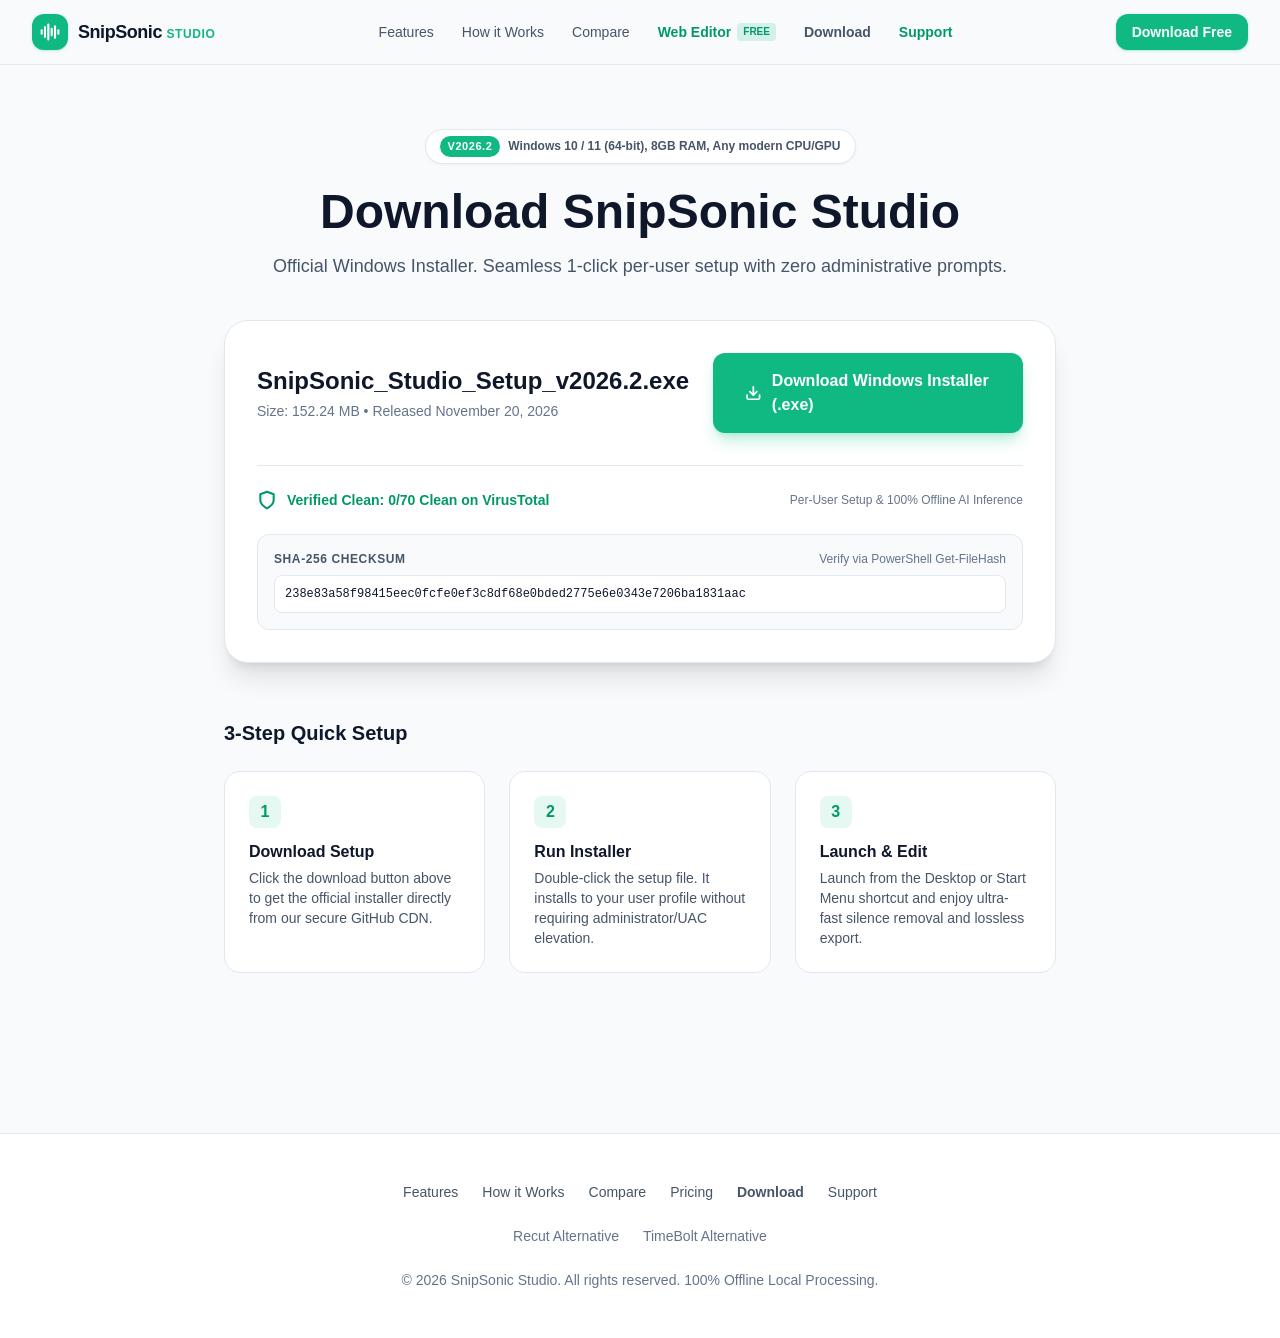
==== commit 6e569c98: "release(v2026.2): refresh commercial checksums and add private portable mirror" ====
--- a/download/index.html
+++ b/download/index.html
@@ -5,8 +5,8 @@
 Download SnipSonic Studio
 </h1> <p class="mt-4 text-lg text-[var(--color-text-secondary)]">
 Official Windows Installer. Seamless 1-click per-user setup with zero administrative prompts.
-</p> <!-- Download Card --> <div class="mt-10 rounded-3xl border border-[var(--color-border-subtle)] bg-[var(--color-surface-card)] p-8 shadow-xl text-left"> <div class="flex flex-col sm:flex-row sm:items-center justify-between gap-6 border-b border-[var(--color-border-subtle)] pb-8"> <div> <h2 class="text-2xl font-bold text-[var(--color-text-primary)]">SnipSonic_Studio_Setup_v2026.2.exe</h2> <p class="mt-1 text-sm text-[var(--color-text-muted)]">Size: 152.23 MB • Released November 20, 2026</p> </div> <a href="https://github.com/snipsonic-studio/snipsonic-studio.github.io/releases/download/v2026.2/SnipSonic_Studio_Setup_v2026.2.exe" class="inline-flex items-center justify-center gap-2.5 rounded-xl bg-[var(--color-accent-emerald)] px-8 py-4 text-base font-bold text-white shadow-lg shadow-emerald-500/25 transition hover:bg-[var(--color-accent-hover)] active:scale-98"> <svg class="h-5 w-5" viewBox="0 0 24 24" fill="none" stroke="currentColor" stroke-width="2.5" stroke-linecap="round" stroke-linejoin="round"> <path d="M21 15v4a2 2 0 0 1-2 2H5a2 2 0 0 1-2-2v-4"></path> <polyline points="7 10 12 15 17 10"></polyline> <line x1="12" y1="15" x2="12" y2="3"></line> </svg>
+</p> <!-- Download Card --> <div class="mt-10 rounded-3xl border border-[var(--color-border-subtle)] bg-[var(--color-surface-card)] p-8 shadow-xl text-left"> <div class="flex flex-col sm:flex-row sm:items-center justify-between gap-6 border-b border-[var(--color-border-subtle)] pb-8"> <div> <h2 class="text-2xl font-bold text-[var(--color-text-primary)]">SnipSonic_Studio_Setup_v2026.2.exe</h2> <p class="mt-1 text-sm text-[var(--color-text-muted)]">Size: 152.24 MB • Released November 20, 2026</p> </div> <a href="https://github.com/snipsonic-studio/snipsonic-studio.github.io/releases/download/v2026.2/SnipSonic_Studio_Setup_v2026.2.exe" class="inline-flex items-center justify-center gap-2.5 rounded-xl bg-[var(--color-accent-emerald)] px-8 py-4 text-base font-bold text-white shadow-lg shadow-emerald-500/25 transition hover:bg-[var(--color-accent-hover)] active:scale-98"> <svg class="h-5 w-5" viewBox="0 0 24 24" fill="none" stroke="currentColor" stroke-width="2.5" stroke-linecap="round" stroke-linejoin="round"> <path d="M21 15v4a2 2 0 0 1-2 2H5a2 2 0 0 1-2-2v-4"></path> <polyline points="7 10 12 15 17 10"></polyline> <line x1="12" y1="15" x2="12" y2="3"></line> </svg>
 Download Windows Installer (.exe)
-</a> </div> <!-- Security Trust Verification --> <div class="mt-6 flex flex-col sm:flex-row sm:items-center justify-between gap-4"> <div class="flex items-center gap-2.5 text-sm font-semibold text-emerald-600"> <svg class="h-5 w-5" viewBox="0 0 24 24" fill="none" stroke="currentColor" stroke-width="2.5" stroke-linecap="round" stroke-linejoin="round"> <path d="M12 22s8-4 8-10V5l-8-3-8 3v7c0 6 8 10 8 10z"></path> </svg> <span>Verified Clean: 0/70 Clean on VirusTotal</span> </div> <span class="text-xs text-[var(--color-text-muted)]">Per-User Setup & 100% Offline AI Inference</span> </div> <!-- SHA256 Box --> <div class="mt-6 rounded-xl border border-[var(--color-border-subtle)] bg-[var(--color-surface-base)] p-4"> <div class="flex items-center justify-between mb-2"> <span class="text-xs font-bold text-[var(--color-text-secondary)] uppercase tracking-wider">SHA-256 Checksum</span> <span class="text-xs text-[var(--color-text-muted)]">Verify via PowerShell Get-FileHash</span> </div> <code class="block font-mono text-xs text-[var(--color-text-primary)] break-all select-all bg-white p-2.5 rounded-lg border border-[var(--color-border-subtle)]"> d71f4972d388f62cf6989164c6a61a6c14526fa1ad43f6ebedebf05a82bce196 </code> </div> </div> <!-- Quick Start 3 Steps --> <div class="mt-14 text-left"> <h3 class="text-xl font-bold text-[var(--color-text-primary)] mb-6">3-Step Quick Setup</h3> <div class="grid grid-cols-1 sm:grid-cols-3 gap-6"> <div class="rounded-2xl border border-[var(--color-border-subtle)] bg-[var(--color-surface-card)] p-6"> <div class="flex h-8 w-8 items-center justify-center rounded-lg bg-emerald-500/10 font-bold text-emerald-600 mb-3">1</div> <h4 class="font-bold text-[var(--color-text-primary)]">Download Setup</h4> <p class="mt-1 text-sm text-[var(--color-text-secondary)]">Click the download button above to get the official installer directly from our secure GitHub CDN.</p> </div> <div class="rounded-2xl border border-[var(--color-border-subtle)] bg-[var(--color-surface-card)] p-6"> <div class="flex h-8 w-8 items-center justify-center rounded-lg bg-emerald-500/10 font-bold text-emerald-600 mb-3">2</div> <h4 class="font-bold text-[var(--color-text-primary)]">Run Installer</h4> <p class="mt-1 text-sm text-[var(--color-text-secondary)]">Double-click the setup file. It installs to your user profile without requiring administrator/UAC elevation.</p> </div> <div class="rounded-2xl border border-[var(--color-border-subtle)] bg-[var(--color-surface-card)] p-6"> <div class="flex h-8 w-8 items-center justify-center rounded-lg bg-emerald-500/10 font-bold text-emerald-600 mb-3">3</div> <h4 class="font-bold text-[var(--color-text-primary)]">Launch & Edit</h4> <p class="mt-1 text-sm text-[var(--color-text-secondary)]">Launch from the Desktop or Start Menu shortcut and enjoy ultra-fast silence removal and lossless export.</p> </div> </div> </div> </div>  </main> <!-- Footer --> <footer class="mt-24 border-t border-[var(--color-border-subtle)] bg-[var(--color-surface-card)] py-12"> <div class="mx-auto max-w-7xl px-4 text-center sm:px-6 lg:px-8"> <div class="flex flex-wrap justify-center gap-6 text-sm font-medium text-[var(--color-text-secondary)] mb-6"> <a href="/#features" class="transition hover:text-[var(--color-text-primary)]">Features</a> <a href="/#how-it-works" class="transition hover:text-[var(--color-text-primary)]">How it Works</a> <a href="/#compare" class="transition hover:text-[var(--color-text-primary)]">Compare</a> <a href="/#pricing" class="transition hover:text-[var(--color-text-primary)]">Pricing</a> <a href="/download" class="transition hover:text-emerald-600 font-semibold">Download</a> <a href="/support" class="transition hover:text-[var(--color-text-primary)]">Support</a> </div> <div class="flex flex-wrap justify-center gap-6 text-sm font-medium text-[var(--color-text-muted)] mb-6"> <a href="/compare/recut-alternative" class="transition hover:text-[var(--color-text-primary)]">Recut Alternative</a> <a href="/compare/timebolt-alternative" class="transition hover:text-[var(--color-text-primary)]">TimeBolt Alternative</a> </div> <p class="text-sm text-[var(--color-text-muted)]">
+</a> </div> <!-- Security Trust Verification --> <div class="mt-6 flex flex-col sm:flex-row sm:items-center justify-between gap-4"> <div class="flex items-center gap-2.5 text-sm font-semibold text-emerald-600"> <svg class="h-5 w-5" viewBox="0 0 24 24" fill="none" stroke="currentColor" stroke-width="2.5" stroke-linecap="round" stroke-linejoin="round"> <path d="M12 22s8-4 8-10V5l-8-3-8 3v7c0 6 8 10 8 10z"></path> </svg> <span>Verified Clean: 0/70 Clean on VirusTotal</span> </div> <span class="text-xs text-[var(--color-text-muted)]">Per-User Setup & 100% Offline AI Inference</span> </div> <!-- SHA256 Box --> <div class="mt-6 rounded-xl border border-[var(--color-border-subtle)] bg-[var(--color-surface-base)] p-4"> <div class="flex items-center justify-between mb-2"> <span class="text-xs font-bold text-[var(--color-text-secondary)] uppercase tracking-wider">SHA-256 Checksum</span> <span class="text-xs text-[var(--color-text-muted)]">Verify via PowerShell Get-FileHash</span> </div> <code class="block font-mono text-xs text-[var(--color-text-primary)] break-all select-all bg-white p-2.5 rounded-lg border border-[var(--color-border-subtle)]"> 238e83a58f98415eec0fcfe0ef3c8df68e0bded2775e6e0343e7206ba1831aac </code> </div> </div> <!-- Quick Start 3 Steps --> <div class="mt-14 text-left"> <h3 class="text-xl font-bold text-[var(--color-text-primary)] mb-6">3-Step Quick Setup</h3> <div class="grid grid-cols-1 sm:grid-cols-3 gap-6"> <div class="rounded-2xl border border-[var(--color-border-subtle)] bg-[var(--color-surface-card)] p-6"> <div class="flex h-8 w-8 items-center justify-center rounded-lg bg-emerald-500/10 font-bold text-emerald-600 mb-3">1</div> <h4 class="font-bold text-[var(--color-text-primary)]">Download Setup</h4> <p class="mt-1 text-sm text-[var(--color-text-secondary)]">Click the download button above to get the official installer directly from our secure GitHub CDN.</p> </div> <div class="rounded-2xl border border-[var(--color-border-subtle)] bg-[var(--color-surface-card)] p-6"> <div class="flex h-8 w-8 items-center justify-center rounded-lg bg-emerald-500/10 font-bold text-emerald-600 mb-3">2</div> <h4 class="font-bold text-[var(--color-text-primary)]">Run Installer</h4> <p class="mt-1 text-sm text-[var(--color-text-secondary)]">Double-click the setup file. It installs to your user profile without requiring administrator/UAC elevation.</p> </div> <div class="rounded-2xl border border-[var(--color-border-subtle)] bg-[var(--color-surface-card)] p-6"> <div class="flex h-8 w-8 items-center justify-center rounded-lg bg-emerald-500/10 font-bold text-emerald-600 mb-3">3</div> <h4 class="font-bold text-[var(--color-text-primary)]">Launch & Edit</h4> <p class="mt-1 text-sm text-[var(--color-text-secondary)]">Launch from the Desktop or Start Menu shortcut and enjoy ultra-fast silence removal and lossless export.</p> </div> </div> </div> </div>  </main> <!-- Footer --> <footer class="mt-24 border-t border-[var(--color-border-subtle)] bg-[var(--color-surface-card)] py-12"> <div class="mx-auto max-w-7xl px-4 text-center sm:px-6 lg:px-8"> <div class="flex flex-wrap justify-center gap-6 text-sm font-medium text-[var(--color-text-secondary)] mb-6"> <a href="/#features" class="transition hover:text-[var(--color-text-primary)]">Features</a> <a href="/#how-it-works" class="transition hover:text-[var(--color-text-primary)]">How it Works</a> <a href="/#compare" class="transition hover:text-[var(--color-text-primary)]">Compare</a> <a href="/#pricing" class="transition hover:text-[var(--color-text-primary)]">Pricing</a> <a href="/download" class="transition hover:text-emerald-600 font-semibold">Download</a> <a href="/support" class="transition hover:text-[var(--color-text-primary)]">Support</a> </div> <div class="flex flex-wrap justify-center gap-6 text-sm font-medium text-[var(--color-text-muted)] mb-6"> <a href="/compare/recut-alternative" class="transition hover:text-[var(--color-text-primary)]">Recut Alternative</a> <a href="/compare/timebolt-alternative" class="transition hover:text-[var(--color-text-primary)]">TimeBolt Alternative</a> </div> <p class="text-sm text-[var(--color-text-muted)]">
 © 2026 SnipSonic Studio. All rights reserved. 100% Offline Local Processing.
 </p> </div> </footer> </body></html>
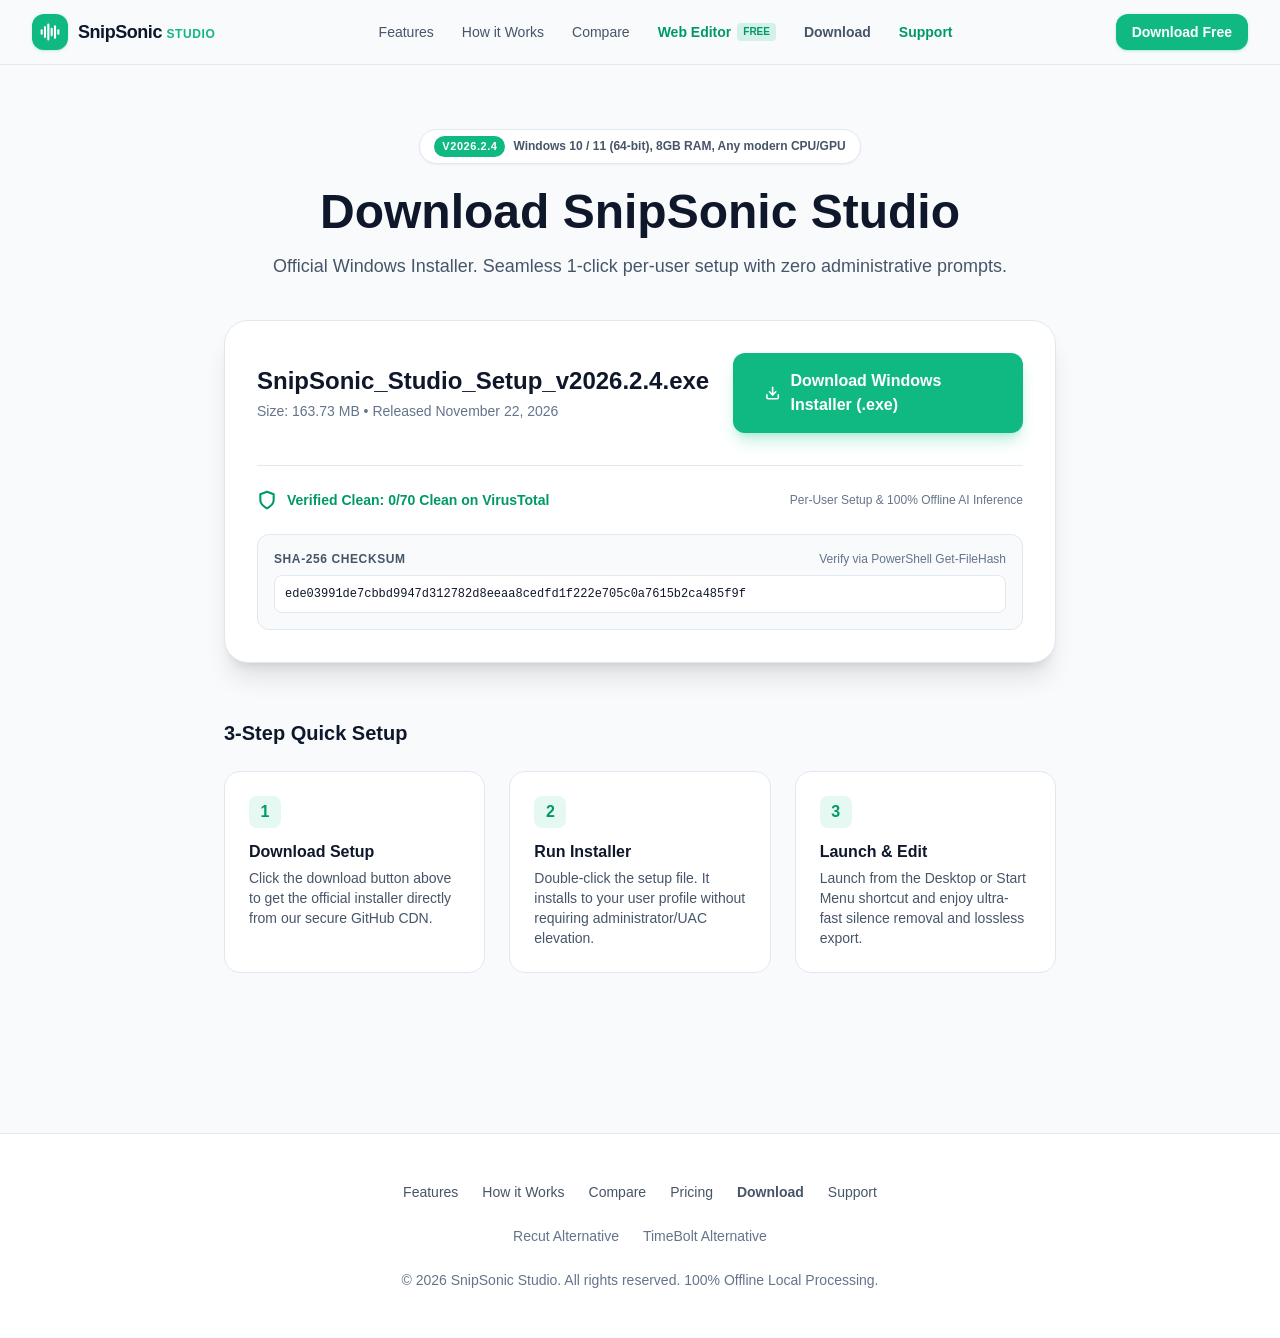
==== commit 809aedae: "feat(editor): deploy SnipSonic Web Lite in-browser silence and filler remover" ====
--- a/download/index.html
+++ b/download/index.html
@@ -1,12 +1,12 @@
-<!DOCTYPE html><html lang="en"> <head><meta charset="UTF-8"><meta name="viewport" content="width=device-width, initial-scale=1.0"><link rel="icon" type="image/svg+xml" href="/favicon.svg"><meta name="generator" content="Astro v5.18.2"><title>Download SnipSonic Studio for Windows (v2026.2)</title><meta name="description" content="Next-Gen AI desktop jumpcut editor. 100% offline local processing, ultra-fast silence removal, and lossless export for creators."><link rel="canonical" href="http://localhost:4321/download/"><!-- OpenGraph Social Meta --><meta property="og:title" content="Download SnipSonic Studio for Windows (v2026.2)"><meta property="og:description" content="Next-Gen AI desktop jumpcut editor. 100% offline local processing, ultra-fast silence removal, and lossless export for creators."><meta property="og:image" content="/assets/media/landing-preview.png"><meta property="og:type" content="website"><meta property="og:url" content="http://localhost:4321/download/"><!-- Twitter Cards --><meta name="twitter:card" content="summary_large_image"><meta name="twitter:title" content="Download SnipSonic Studio for Windows (v2026.2)"><meta name="twitter:description" content="Next-Gen AI desktop jumpcut editor. 100% offline local processing, ultra-fast silence removal, and lossless export for creators."><meta name="twitter:image" content="/assets/media/landing-preview.png"><!-- Structured Data JSON-LD for Google & AI Engines --><script type="application/ld+json">{"@context":"https://schema.org","@graph":[{"@type":"BreadcrumbList","@id":"http://localhost:4321/download/#breadcrumb","itemListElement":[{"@type":"ListItem","position":1,"name":"SnipSonic Studio","item":"https://snipsonic-studio.github.io/"},{"@type":"ListItem","position":2,"name":"Download SnipSonic Studio for Windows (v2026.2)","item":"http://localhost:4321/download/"}]},{"@type":"SoftwareApplication","name":"SnipSonic Studio","applicationCategory":"MultimediaApplication","operatingSystem":"Web, Windows 10, Windows 11","description":"Next-Gen AI desktop jumpcut editor. 100% offline local processing, ultra-fast silence removal, and lossless export for creators.","offers":[{"@type":"Offer","name":"SnipSonic Web Lite","price":"0","priceCurrency":"USD","availability":"https://schema.org/InStock"},{"@type":"Offer","name":"SnipSonic Studio Desktop Lifetime","price":"29","priceCurrency":"USD","availability":"https://schema.org/InStock"}]}]}</script><!-- Preload Real App Screenshot --><link rel="preload" as="image" href="/assets/media/real-app-frame.png"><link rel="stylesheet" href="/_astro/recut-alternative.BLiYkuuV.css"></head> <body class="min-h-screen bg-[var(--color-surface-base)] text-[var(--color-text-primary)] antialiased"> <!-- Header Navigation --> <header class="sticky top-0 z-50 w-full border-b border-[var(--color-border-subtle)] bg-[rgba(248,250,252,0.88)] backdrop-blur-md"> <div class="mx-auto flex h-16 max-w-7xl items-center justify-between px-4 sm:px-6 lg:px-8"> <!-- Logo --> <a href="/" class="flex items-center gap-2.5 transition hover:opacity-90"> <div class="flex h-9 w-9 items-center justify-center rounded-xl bg-[var(--color-accent-emerald)] shadow-sm shadow-emerald-500/20"> <svg class="h-5 w-5 text-white" viewBox="0 0 24 24" fill="none" stroke="currentColor" stroke-width="2.5" stroke-linecap="round" stroke-linejoin="round"> <path d="M2 10v4"></path> <path d="M6 6v12"></path> <path d="M10 3v18"></path> <path d="M14 8v8"></path> <path d="M18 5v14"></path> <path d="M22 10v4"></path> </svg> </div> <span class="text-lg font-bold tracking-tight text-[var(--color-text-primary)]">
+<!DOCTYPE html><html lang="en"> <head><meta charset="UTF-8"><meta name="viewport" content="width=device-width, initial-scale=1.0"><link rel="icon" type="image/svg+xml" href="/favicon.svg"><meta name="generator" content="Astro v5.18.2"><title>Download SnipSonic Studio for Windows (v2026.2)</title><meta name="description" content="Next-Gen AI desktop jumpcut editor. 100% offline local processing, ultra-fast silence removal, and lossless export for creators."><link rel="canonical" href="http://localhost:4321/download/"><!-- OpenGraph Social Meta --><meta property="og:title" content="Download SnipSonic Studio for Windows (v2026.2)"><meta property="og:description" content="Next-Gen AI desktop jumpcut editor. 100% offline local processing, ultra-fast silence removal, and lossless export for creators."><meta property="og:image" content="/assets/media/landing-preview.png"><meta property="og:type" content="website"><meta property="og:url" content="http://localhost:4321/download/"><!-- Twitter Cards --><meta name="twitter:card" content="summary_large_image"><meta name="twitter:title" content="Download SnipSonic Studio for Windows (v2026.2)"><meta name="twitter:description" content="Next-Gen AI desktop jumpcut editor. 100% offline local processing, ultra-fast silence removal, and lossless export for creators."><meta name="twitter:image" content="/assets/media/landing-preview.png"><!-- Structured Data JSON-LD for Google & AI Engines --><script type="application/ld+json">{"@context":"https://schema.org","@graph":[{"@type":"BreadcrumbList","@id":"http://localhost:4321/download/#breadcrumb","itemListElement":[{"@type":"ListItem","position":1,"name":"SnipSonic Studio","item":"https://snipsonic-studio.github.io/"},{"@type":"ListItem","position":2,"name":"Download SnipSonic Studio for Windows (v2026.2)","item":"http://localhost:4321/download/"}]},{"@type":"SoftwareApplication","name":"SnipSonic Studio","applicationCategory":"MultimediaApplication","operatingSystem":"Web, Windows 10, Windows 11","description":"Next-Gen AI desktop jumpcut editor. 100% offline local processing, ultra-fast silence removal, and lossless export for creators.","offers":[{"@type":"Offer","name":"SnipSonic Web Lite","price":"0","priceCurrency":"USD","availability":"https://schema.org/InStock"},{"@type":"Offer","name":"SnipSonic Studio Desktop Lifetime","price":"29","priceCurrency":"USD","availability":"https://schema.org/InStock"}]}]}</script><!-- Preload Real App Screenshot --><link rel="preload" as="image" href="/assets/media/real-app-frame.png"><link rel="stylesheet" href="/_astro/recut-alternative.Cf4Dp0k-.css"></head> <body class="min-h-screen bg-[var(--color-surface-base)] text-[var(--color-text-primary)] antialiased"> <!-- Header Navigation --> <header class="sticky top-0 z-50 w-full border-b border-[var(--color-border-subtle)] bg-[rgba(248,250,252,0.88)] backdrop-blur-md"> <div class="mx-auto flex h-16 max-w-7xl items-center justify-between px-4 sm:px-6 lg:px-8"> <!-- Logo --> <a href="/" class="flex items-center gap-2.5 transition hover:opacity-90"> <div class="flex h-9 w-9 items-center justify-center rounded-xl bg-[var(--color-accent-emerald)] shadow-sm shadow-emerald-500/20"> <svg class="h-5 w-5 text-white" viewBox="0 0 24 24" fill="none" stroke="currentColor" stroke-width="2.5" stroke-linecap="round" stroke-linejoin="round"> <path d="M2 10v4"></path> <path d="M6 6v12"></path> <path d="M10 3v18"></path> <path d="M14 8v8"></path> <path d="M18 5v14"></path> <path d="M22 10v4"></path> </svg> </div> <span class="text-lg font-bold tracking-tight text-[var(--color-text-primary)]">
 SnipSonic <span class="text-xs font-semibold uppercase tracking-wider text-[var(--color-accent-emerald)]">Studio</span> </span> </a> <!-- Desktop Navigation Links --> <nav class="hidden md:flex items-center gap-7 text-sm font-medium text-[var(--color-text-secondary)]"> <a href="/#features" class="transition hover:text-[var(--color-text-primary)]">Features</a> <a href="/#how-it-works" class="transition hover:text-[var(--color-text-primary)]">How it Works</a> <a href="/#compare" class="transition hover:text-[var(--color-text-primary)]">Compare</a> <a href="/editor" class="flex items-center gap-1.5 text-emerald-600 font-bold transition hover:text-emerald-500"> <span>Web Editor</span> <span class="rounded bg-emerald-500/15 px-1.5 py-0.5 text-[10px] font-bold text-emerald-600">FREE</span> </a> <a href="/download" class="transition hover:text-emerald-600 font-semibold">Download</a> <a href="/support" class="transition hover:text-[var(--color-text-primary)] font-semibold text-emerald-600">Support</a> </nav> <!-- Right Side CTA --> <div class="flex items-center gap-3"> <!-- Download Free CTA --> <a href="/download" class="hidden sm:inline-flex items-center justify-center rounded-xl bg-[var(--color-accent-emerald)] px-4 py-2 text-sm font-semibold text-white shadow-sm shadow-emerald-500/25 transition hover:bg-[var(--color-accent-hover)] active:scale-98">
 Download Free
-</a> </div> </div> </header> <!-- Main Content --> <main>  <div class="mx-auto max-w-4xl px-4 py-16 sm:px-6 lg:px-8 text-center"> <!-- Version Header --> <div class="inline-flex items-center gap-2 rounded-full border border-[var(--color-border-subtle)] bg-[var(--color-surface-card)] px-3.5 py-1.5 shadow-xs mb-6"> <span class="rounded-full bg-[var(--color-accent-emerald)] px-2 py-0.5 text-[11px] font-bold text-white uppercase tracking-wider"> v2026.2 </span> <span class="text-xs font-semibold text-[var(--color-text-secondary)]">Windows 10 / 11 (64-bit), 8GB RAM, Any modern CPU/GPU</span> </div> <h1 class="text-4xl font-extrabold text-[var(--color-text-primary)] sm:text-5xl">
+</a> </div> </div> </header> <!-- Main Content --> <main>  <div class="mx-auto max-w-4xl px-4 py-16 sm:px-6 lg:px-8 text-center"> <!-- Version Header --> <div class="inline-flex items-center gap-2 rounded-full border border-[var(--color-border-subtle)] bg-[var(--color-surface-card)] px-3.5 py-1.5 shadow-xs mb-6"> <span class="rounded-full bg-[var(--color-accent-emerald)] px-2 py-0.5 text-[11px] font-bold text-white uppercase tracking-wider"> v2026.2.4 </span> <span class="text-xs font-semibold text-[var(--color-text-secondary)]">Windows 10 / 11 (64-bit), 8GB RAM, Any modern CPU/GPU</span> </div> <h1 class="text-4xl font-extrabold text-[var(--color-text-primary)] sm:text-5xl">
 Download SnipSonic Studio
 </h1> <p class="mt-4 text-lg text-[var(--color-text-secondary)]">
 Official Windows Installer. Seamless 1-click per-user setup with zero administrative prompts.
-</p> <!-- Download Card --> <div class="mt-10 rounded-3xl border border-[var(--color-border-subtle)] bg-[var(--color-surface-card)] p-8 shadow-xl text-left"> <div class="flex flex-col sm:flex-row sm:items-center justify-between gap-6 border-b border-[var(--color-border-subtle)] pb-8"> <div> <h2 class="text-2xl font-bold text-[var(--color-text-primary)]">SnipSonic_Studio_Setup_v2026.2.exe</h2> <p class="mt-1 text-sm text-[var(--color-text-muted)]">Size: 152.24 MB • Released November 20, 2026</p> </div> <a href="https://github.com/snipsonic-studio/snipsonic-studio.github.io/releases/download/v2026.2/SnipSonic_Studio_Setup_v2026.2.exe" class="inline-flex items-center justify-center gap-2.5 rounded-xl bg-[var(--color-accent-emerald)] px-8 py-4 text-base font-bold text-white shadow-lg shadow-emerald-500/25 transition hover:bg-[var(--color-accent-hover)] active:scale-98"> <svg class="h-5 w-5" viewBox="0 0 24 24" fill="none" stroke="currentColor" stroke-width="2.5" stroke-linecap="round" stroke-linejoin="round"> <path d="M21 15v4a2 2 0 0 1-2 2H5a2 2 0 0 1-2-2v-4"></path> <polyline points="7 10 12 15 17 10"></polyline> <line x1="12" y1="15" x2="12" y2="3"></line> </svg>
+</p> <!-- Download Card --> <div class="mt-10 rounded-3xl border border-[var(--color-border-subtle)] bg-[var(--color-surface-card)] p-8 shadow-xl text-left"> <div class="flex flex-col sm:flex-row sm:items-center justify-between gap-6 border-b border-[var(--color-border-subtle)] pb-8"> <div> <h2 class="text-2xl font-bold text-[var(--color-text-primary)]">SnipSonic_Studio_Setup_v2026.2.4.exe</h2> <p class="mt-1 text-sm text-[var(--color-text-muted)]">Size: 163.73 MB • Released November 22, 2026</p> </div> <a href="https://github.com/snipsonic-studio/snipsonic-studio.github.io/releases/download/v2026.2.4/SnipSonic_Studio_Setup_v2026.2.4.exe" class="inline-flex items-center justify-center gap-2.5 rounded-xl bg-[var(--color-accent-emerald)] px-8 py-4 text-base font-bold text-white shadow-lg shadow-emerald-500/25 transition hover:bg-[var(--color-accent-hover)] active:scale-98"> <svg class="h-5 w-5" viewBox="0 0 24 24" fill="none" stroke="currentColor" stroke-width="2.5" stroke-linecap="round" stroke-linejoin="round"> <path d="M21 15v4a2 2 0 0 1-2 2H5a2 2 0 0 1-2-2v-4"></path> <polyline points="7 10 12 15 17 10"></polyline> <line x1="12" y1="15" x2="12" y2="3"></line> </svg>
 Download Windows Installer (.exe)
-</a> </div> <!-- Security Trust Verification --> <div class="mt-6 flex flex-col sm:flex-row sm:items-center justify-between gap-4"> <div class="flex items-center gap-2.5 text-sm font-semibold text-emerald-600"> <svg class="h-5 w-5" viewBox="0 0 24 24" fill="none" stroke="currentColor" stroke-width="2.5" stroke-linecap="round" stroke-linejoin="round"> <path d="M12 22s8-4 8-10V5l-8-3-8 3v7c0 6 8 10 8 10z"></path> </svg> <span>Verified Clean: 0/70 Clean on VirusTotal</span> </div> <span class="text-xs text-[var(--color-text-muted)]">Per-User Setup & 100% Offline AI Inference</span> </div> <!-- SHA256 Box --> <div class="mt-6 rounded-xl border border-[var(--color-border-subtle)] bg-[var(--color-surface-base)] p-4"> <div class="flex items-center justify-between mb-2"> <span class="text-xs font-bold text-[var(--color-text-secondary)] uppercase tracking-wider">SHA-256 Checksum</span> <span class="text-xs text-[var(--color-text-muted)]">Verify via PowerShell Get-FileHash</span> </div> <code class="block font-mono text-xs text-[var(--color-text-primary)] break-all select-all bg-white p-2.5 rounded-lg border border-[var(--color-border-subtle)]"> 238e83a58f98415eec0fcfe0ef3c8df68e0bded2775e6e0343e7206ba1831aac </code> </div> </div> <!-- Quick Start 3 Steps --> <div class="mt-14 text-left"> <h3 class="text-xl font-bold text-[var(--color-text-primary)] mb-6">3-Step Quick Setup</h3> <div class="grid grid-cols-1 sm:grid-cols-3 gap-6"> <div class="rounded-2xl border border-[var(--color-border-subtle)] bg-[var(--color-surface-card)] p-6"> <div class="flex h-8 w-8 items-center justify-center rounded-lg bg-emerald-500/10 font-bold text-emerald-600 mb-3">1</div> <h4 class="font-bold text-[var(--color-text-primary)]">Download Setup</h4> <p class="mt-1 text-sm text-[var(--color-text-secondary)]">Click the download button above to get the official installer directly from our secure GitHub CDN.</p> </div> <div class="rounded-2xl border border-[var(--color-border-subtle)] bg-[var(--color-surface-card)] p-6"> <div class="flex h-8 w-8 items-center justify-center rounded-lg bg-emerald-500/10 font-bold text-emerald-600 mb-3">2</div> <h4 class="font-bold text-[var(--color-text-primary)]">Run Installer</h4> <p class="mt-1 text-sm text-[var(--color-text-secondary)]">Double-click the setup file. It installs to your user profile without requiring administrator/UAC elevation.</p> </div> <div class="rounded-2xl border border-[var(--color-border-subtle)] bg-[var(--color-surface-card)] p-6"> <div class="flex h-8 w-8 items-center justify-center rounded-lg bg-emerald-500/10 font-bold text-emerald-600 mb-3">3</div> <h4 class="font-bold text-[var(--color-text-primary)]">Launch & Edit</h4> <p class="mt-1 text-sm text-[var(--color-text-secondary)]">Launch from the Desktop or Start Menu shortcut and enjoy ultra-fast silence removal and lossless export.</p> </div> </div> </div> </div>  </main> <!-- Footer --> <footer class="mt-24 border-t border-[var(--color-border-subtle)] bg-[var(--color-surface-card)] py-12"> <div class="mx-auto max-w-7xl px-4 text-center sm:px-6 lg:px-8"> <div class="flex flex-wrap justify-center gap-6 text-sm font-medium text-[var(--color-text-secondary)] mb-6"> <a href="/#features" class="transition hover:text-[var(--color-text-primary)]">Features</a> <a href="/#how-it-works" class="transition hover:text-[var(--color-text-primary)]">How it Works</a> <a href="/#compare" class="transition hover:text-[var(--color-text-primary)]">Compare</a> <a href="/#pricing" class="transition hover:text-[var(--color-text-primary)]">Pricing</a> <a href="/download" class="transition hover:text-emerald-600 font-semibold">Download</a> <a href="/support" class="transition hover:text-[var(--color-text-primary)]">Support</a> </div> <div class="flex flex-wrap justify-center gap-6 text-sm font-medium text-[var(--color-text-muted)] mb-6"> <a href="/compare/recut-alternative" class="transition hover:text-[var(--color-text-primary)]">Recut Alternative</a> <a href="/compare/timebolt-alternative" class="transition hover:text-[var(--color-text-primary)]">TimeBolt Alternative</a> </div> <p class="text-sm text-[var(--color-text-muted)]">
+</a> </div> <!-- Security Trust Verification --> <div class="mt-6 flex flex-col sm:flex-row sm:items-center justify-between gap-4"> <div class="flex items-center gap-2.5 text-sm font-semibold text-emerald-600"> <svg class="h-5 w-5" viewBox="0 0 24 24" fill="none" stroke="currentColor" stroke-width="2.5" stroke-linecap="round" stroke-linejoin="round"> <path d="M12 22s8-4 8-10V5l-8-3-8 3v7c0 6 8 10 8 10z"></path> </svg> <span>Verified Clean: 0/70 Clean on VirusTotal</span> </div> <span class="text-xs text-[var(--color-text-muted)]">Per-User Setup & 100% Offline AI Inference</span> </div> <!-- SHA256 Box --> <div class="mt-6 rounded-xl border border-[var(--color-border-subtle)] bg-[var(--color-surface-base)] p-4"> <div class="flex items-center justify-between mb-2"> <span class="text-xs font-bold text-[var(--color-text-secondary)] uppercase tracking-wider">SHA-256 Checksum</span> <span class="text-xs text-[var(--color-text-muted)]">Verify via PowerShell Get-FileHash</span> </div> <code class="block font-mono text-xs text-[var(--color-text-primary)] break-all select-all bg-white p-2.5 rounded-lg border border-[var(--color-border-subtle)]"> ede03991de7cbbd9947d312782d8eeaa8cedfd1f222e705c0a7615b2ca485f9f </code> </div> </div> <!-- Quick Start 3 Steps --> <div class="mt-14 text-left"> <h3 class="text-xl font-bold text-[var(--color-text-primary)] mb-6">3-Step Quick Setup</h3> <div class="grid grid-cols-1 sm:grid-cols-3 gap-6"> <div class="rounded-2xl border border-[var(--color-border-subtle)] bg-[var(--color-surface-card)] p-6"> <div class="flex h-8 w-8 items-center justify-center rounded-lg bg-emerald-500/10 font-bold text-emerald-600 mb-3">1</div> <h4 class="font-bold text-[var(--color-text-primary)]">Download Setup</h4> <p class="mt-1 text-sm text-[var(--color-text-secondary)]">Click the download button above to get the official installer directly from our secure GitHub CDN.</p> </div> <div class="rounded-2xl border border-[var(--color-border-subtle)] bg-[var(--color-surface-card)] p-6"> <div class="flex h-8 w-8 items-center justify-center rounded-lg bg-emerald-500/10 font-bold text-emerald-600 mb-3">2</div> <h4 class="font-bold text-[var(--color-text-primary)]">Run Installer</h4> <p class="mt-1 text-sm text-[var(--color-text-secondary)]">Double-click the setup file. It installs to your user profile without requiring administrator/UAC elevation.</p> </div> <div class="rounded-2xl border border-[var(--color-border-subtle)] bg-[var(--color-surface-card)] p-6"> <div class="flex h-8 w-8 items-center justify-center rounded-lg bg-emerald-500/10 font-bold text-emerald-600 mb-3">3</div> <h4 class="font-bold text-[var(--color-text-primary)]">Launch & Edit</h4> <p class="mt-1 text-sm text-[var(--color-text-secondary)]">Launch from the Desktop or Start Menu shortcut and enjoy ultra-fast silence removal and lossless export.</p> </div> </div> </div> </div>  </main> <!-- Footer --> <footer class="mt-24 border-t border-[var(--color-border-subtle)] bg-[var(--color-surface-card)] py-12"> <div class="mx-auto max-w-7xl px-4 text-center sm:px-6 lg:px-8"> <div class="flex flex-wrap justify-center gap-6 text-sm font-medium text-[var(--color-text-secondary)] mb-6"> <a href="/#features" class="transition hover:text-[var(--color-text-primary)]">Features</a> <a href="/#how-it-works" class="transition hover:text-[var(--color-text-primary)]">How it Works</a> <a href="/#compare" class="transition hover:text-[var(--color-text-primary)]">Compare</a> <a href="/#pricing" class="transition hover:text-[var(--color-text-primary)]">Pricing</a> <a href="/download" class="transition hover:text-emerald-600 font-semibold">Download</a> <a href="/support" class="transition hover:text-[var(--color-text-primary)]">Support</a> </div> <div class="flex flex-wrap justify-center gap-6 text-sm font-medium text-[var(--color-text-muted)] mb-6"> <a href="/compare/recut-alternative" class="transition hover:text-[var(--color-text-primary)]">Recut Alternative</a> <a href="/compare/timebolt-alternative" class="transition hover:text-[var(--color-text-primary)]">TimeBolt Alternative</a> </div> <p class="text-sm text-[var(--color-text-muted)]">
 © 2026 SnipSonic Studio. All rights reserved. 100% Offline Local Processing.
 </p> </div> </footer> </body></html>
